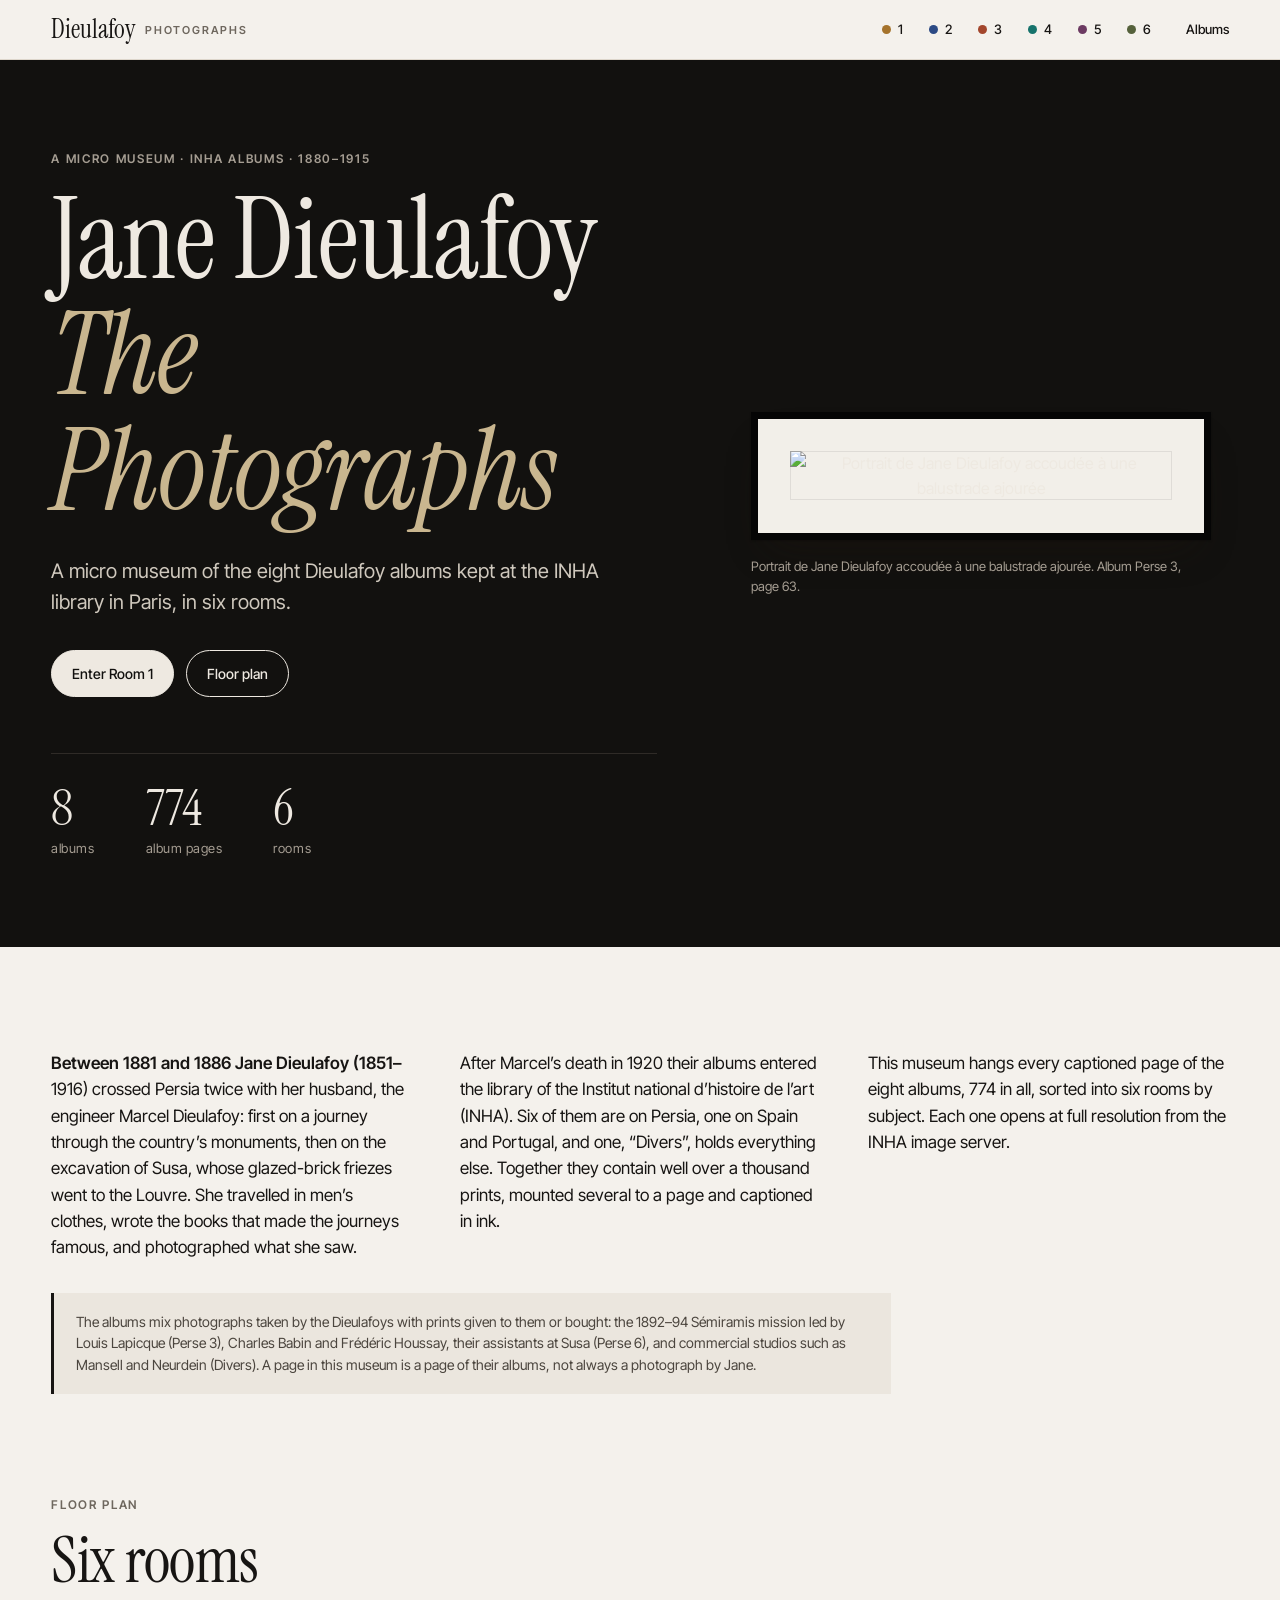
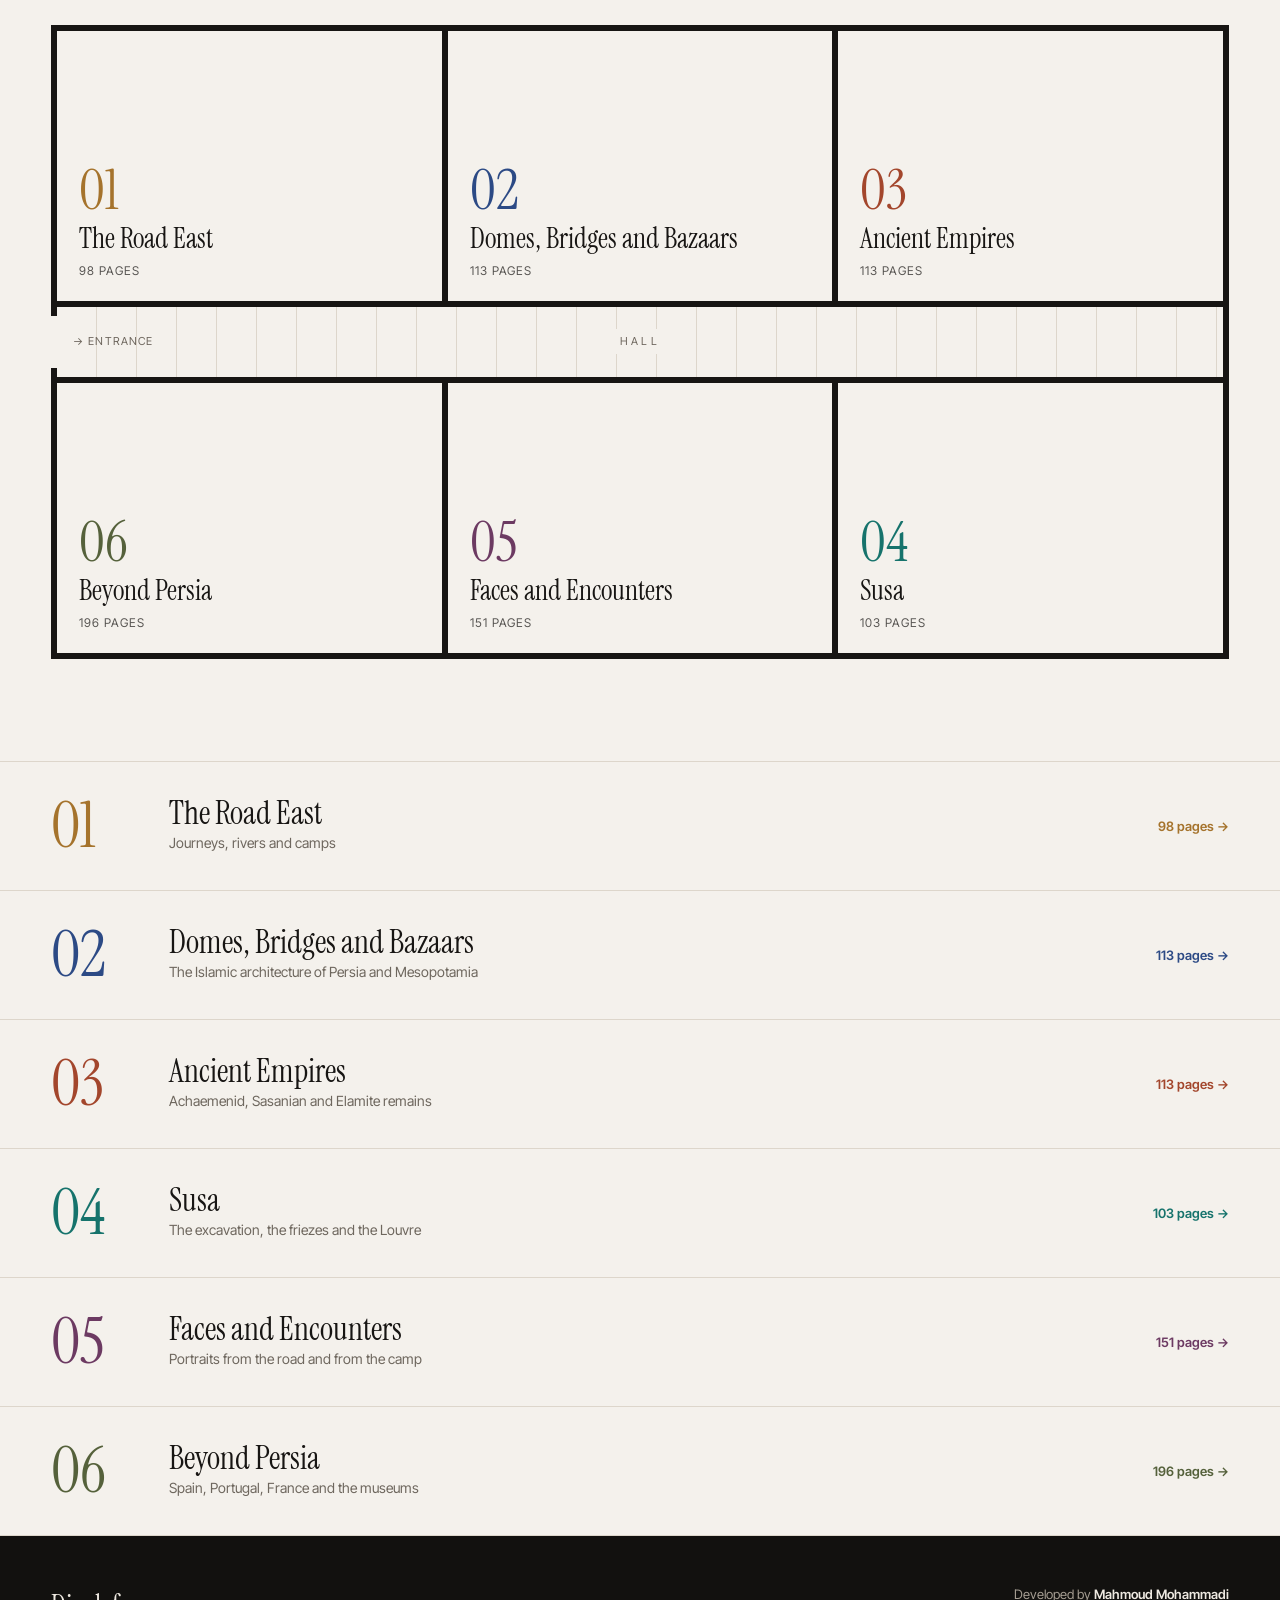
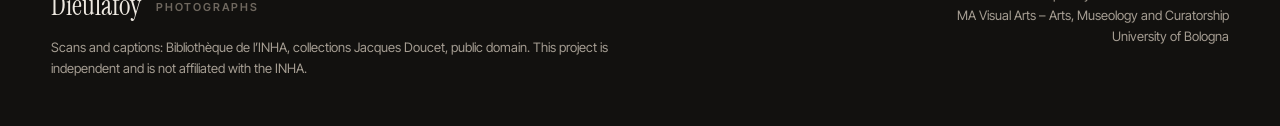
==== index.html @ 4ff05ede "Add files via upload" ====
<!doctype html>
<html lang="en">
<head>
  <meta charset="utf-8">
  <meta name="viewport" content="width=device-width, initial-scale=1">
  <title>Jane Dieulafoy: The Photographs</title>
  <meta name="description" content="A micro museum of Jane Dieulafoy's photograph albums (INHA, Paris), in six virtual rooms.">
  <link rel="preconnect" href="https://fonts.googleapis.com">
  <link rel="preconnect" href="https://fonts.gstatic.com" crossorigin>
  <link href="https://fonts.googleapis.com/css2?family=Instrument+Serif:ital@0;1&family=Inter+Tight:wght@400;500;600&display=swap" rel="stylesheet">
  <link rel="stylesheet" href="css/museum.css">
  <link rel="icon" href="data:image/svg+xml,%3Csvg xmlns='http://www.w3.org/2000/svg' viewBox='0 0 32 32'%3E%3Crect width='32' height='32' fill='%23111'/%3E%3Ctext x='16' y='24' font-family='Georgia' font-size='22' fill='%23f4f1ec' text-anchor='middle'%3ED%3C/text%3E%3C/svg%3E">
</head>
<body>
  <header class="bar" id="bar">
    <a class="mark" href="#/">Dieulafoy<span>Photographs</span></a>
    <nav class="bar-rooms" id="bar-rooms" aria-label="Rooms"></nav>
    <a class="bar-link" href="#/albums">Albums</a>
  </header>

  <main id="app" tabindex="-1"></main>

  <div class="viewer" id="viewer" hidden role="dialog" aria-modal="true" aria-labelledby="v-title">
    <div class="v-stage">
      <div class="v-osd" id="v-osd"></div>
      <div class="v-tools">
        <button type="button" data-v="zoomin" aria-label="Zoom in">+</button>
        <button type="button" data-v="zoomout" aria-label="Zoom out">&minus;</button>
        <button type="button" data-v="home" aria-label="Fit to screen">&#9634;</button>
      </div>
      <button type="button" class="v-nav v-prev" data-v="prev" aria-label="Previous">&larr;</button>
      <button type="button" class="v-nav v-next" data-v="next" aria-label="Next">&rarr;</button>
    </div>
    <aside class="v-panel">
      <button type="button" class="v-close" data-v="close" aria-label="Close">&times;</button>
      <p class="v-room" id="v-room"></p>
      <h2 id="v-title"></h2>
      <dl class="v-meta" id="v-meta"></dl>
      <div class="v-actions" id="v-actions"></div>
      <p class="v-count" id="v-count"></p>
    </aside>
  </div>

  <script src="vendor/openseadragon.min.js"></script>
  <script type="module" src="js/app.js"></script>
</body>
</html>
---- css/museum.css ----
:root {
  --paper: #f4f1ec;
  --wall: #f7f5f1;
  --ink: #171513;
  --muted: #6e675e;
  --line: #ddd6cb;
  --dark: #12110f;
  --room: #171513;
  --room-ink: #171513;
  --serif: 'Instrument Serif', 'Times New Roman', serif;
  --sans: 'Inter Tight', system-ui, -apple-system, 'Segoe UI', sans-serif;
  --bar: 60px;
  --gutter: clamp(16px, 4vw, 56px);
  color-scheme: light;
}

* { box-sizing: border-box; }
html { scroll-behavior: smooth; scroll-padding-top: var(--bar); }
body {
  margin: 0;
  background: var(--paper);
  color: var(--ink);
  font: 16px/1.55 var(--sans);
  -webkit-font-smoothing: antialiased;
}
body.locked { overflow: hidden; }
img { display: block; max-width: 100%; }
a { color: inherit; }
button { font: inherit; color: inherit; }
h1, h2 { font-family: var(--serif); font-weight: 400; letter-spacing: -0.01em; line-height: 1; margin: 0; }
main:focus { outline: none; }
.sr { position: absolute; width: 1px; height: 1px; overflow: hidden; clip: rect(0 0 0 0); }
[hidden] { display: none !important; }
:focus-visible { outline: 2px solid var(--room); outline-offset: 3px; }

.eyebrow {
  margin: 0 0 14px;
  font-size: 12px;
  font-weight: 600;
  letter-spacing: 0.14em;
  text-transform: uppercase;
  color: var(--muted);
}

.btn {
  display: inline-flex; align-items: center; gap: 8px;
  padding: 12px 20px;
  border: 1px solid currentColor;
  border-radius: 999px;
  text-decoration: none;
  font-size: 14px; font-weight: 500;
  background: transparent;
  cursor: pointer;
  transition: background .2s, color .2s;
}
.btn:hover { background: var(--ink); color: var(--paper); border-color: var(--ink); }
.btn.solid { background: var(--ink); color: var(--paper); border-color: var(--ink); }
.btn.solid:hover { background: var(--room); border-color: var(--room); }
.btn.small { padding: 8px 14px; font-size: 13px; }

/* ---------- top bar ---------- */

.bar {
  position: sticky; top: 0; z-index: 30;
  height: var(--bar);
  display: flex; align-items: center; gap: 24px;
  padding: 0 var(--gutter);
  background: color-mix(in srgb, var(--paper) 88%, transparent);
  backdrop-filter: blur(14px);
  -webkit-backdrop-filter: blur(14px);
  border-bottom: 1px solid var(--line);
}
.mark {
  font-family: var(--serif); font-size: 26px; text-decoration: none; white-space: nowrap;
}
.mark span, .foot-mark span {
  font-family: var(--sans); font-size: 11px; font-weight: 600; letter-spacing: .16em;
  text-transform: uppercase; margin-left: 10px; color: var(--muted); vertical-align: 4px;
}
.bar-rooms { display: flex; gap: 4px; margin-left: auto; overflow-x: auto; scrollbar-width: none; }
.bar-rooms::-webkit-scrollbar { display: none; }
.bar-rooms a {
  display: flex; align-items: center; gap: 7px;
  padding: 7px 11px; border-radius: 999px;
  text-decoration: none; font-size: 13px; font-weight: 500; white-space: nowrap;
}
.bar-rooms a i { width: 9px; height: 9px; border-radius: 50%; background: var(--c); }
.bar-rooms a em { font-style: normal; display: none; }
.bar-rooms a:hover { background: rgba(0,0,0,.05); }
.bar-rooms a.on { background: var(--c); color: #fff; }
.bar-rooms a.on i { background: #fff; }
.bar-rooms a.on em { display: inline; }
.bar-link { font-size: 13px; font-weight: 500; text-decoration: none; padding: 7px 0; white-space: nowrap; }
.bar-link:hover { text-decoration: underline; }

/* ---------- frames ---------- */

.frame {
  display: block; width: 100%;
  padding: 7%;
  background: #fcfbf8;
  border: 7px solid #1c1a18;
  box-shadow: 0 1px 2px rgba(0,0,0,.25), 0 22px 40px -18px rgba(30,20,10,.45);
  cursor: zoom-in;
  transition: transform .35s cubic-bezier(.2,.7,.2,1), box-shadow .35s;
}
.frame img { width: 100%; height: auto; box-shadow: inset 0 0 0 1px rgba(0,0,0,.08); }
.frame:hover { transform: translateY(-3px); box-shadow: 0 1px 2px rgba(0,0,0,.25), 0 30px 50px -20px rgba(30,20,10,.5); }

/* ---------- lobby ---------- */

.hero {
  display: grid; grid-template-columns: 1.1fr .9fr; gap: clamp(32px, 6vw, 96px);
  align-items: center;
  min-height: calc(100vh - var(--bar));
  padding: clamp(40px, 7vw, 96px) var(--gutter);
  background: var(--dark); color: #eee9e1;
}
.hero .eyebrow { color: #a59d92; }
.hero h1 { font-size: clamp(56px, 9vw, 136px); }
.hero h1 em { display: block; font-style: italic; color: #c9b68f; }
.lede { font-size: clamp(17px, 1.6vw, 20px); max-width: 34em; margin: 28px 0 32px; }
.hero .lede { color: #cfc8bd; }
.cta { display: flex; gap: 12px; flex-wrap: wrap; }
.hero .btn.solid { background: #eee9e1; color: var(--dark); border-color: #eee9e1; }
.hero .btn.solid:hover { background: #c9b68f; border-color: #c9b68f; }
.hero .btn:not(.solid):hover { background: #eee9e1; color: var(--dark); }
.stats { display: flex; gap: clamp(24px, 4vw, 56px); margin: 56px 0 0; padding-top: 28px; border-top: 1px solid #2f2b27; }
.stats div { margin: 0; }
.stats dt { font-family: var(--serif); font-size: clamp(40px, 4vw, 56px); line-height: 1; }
.stats dd { margin: 4px 0 0; font-size: 13px; color: #a59d92; letter-spacing: .04em; }
.hero-fig { margin: 0; justify-self: center; width: min(100%, 460px); }
.hero-fig .frame { border-color: #050505; background: #f2efe9; }
.hero-fig figcaption { margin-top: 16px; font-size: 13px; color: #a59d92; }

.intro { padding: clamp(56px, 8vw, 120px) var(--gutter); max-width: 1320px; margin: 0 auto; }
.intro-cols { columns: 3 280px; column-gap: 48px; font-size: 17px; }
.intro-cols p { margin: 0 0 1em; break-inside: avoid; }
.intro-cols p:first-child::first-line { font-weight: 600; }
.note {
  margin: 32px 0 0; padding: 18px 22px;
  border-left: 3px solid var(--ink);
  background: #ebe6de; font-size: 14px; color: #4b453e; max-width: 60em;
}

.sec-head { margin-bottom: 32px; }
.sec-head h2 { font-size: clamp(40px, 5vw, 72px); }

.plan-wrap { padding: 0 var(--gutter) clamp(56px, 8vw, 120px); max-width: 1320px; margin: 0 auto; }
.plan {
  position: relative;
  display: grid;
  grid-template-columns: repeat(3, 1fr);
  grid-template-rows: minmax(220px, 30vh) 70px minmax(220px, 30vh);
  grid-template-areas: "r1 r2 r3" "hall hall hall" "r6 r5 r4";
  border: 6px solid var(--ink);
  background: var(--ink);
  gap: 6px;
}
.plan-1 { grid-area: r1; } .plan-2 { grid-area: r2; } .plan-3 { grid-area: r3; }
.plan-4 { grid-area: r4; } .plan-5 { grid-area: r5; } .plan-6 { grid-area: r6; }
.plan-hall {
  grid-area: hall; background: var(--paper);
  display: flex; align-items: center; justify-content: center;
  font-size: 11px; letter-spacing: .3em; text-transform: uppercase; color: var(--muted);
  background-image: repeating-linear-gradient(90deg, transparent 0 39px, var(--line) 39px 40px);
}
.plan-hall span { background: var(--paper); padding: 4px 12px; }
.plan-door {
  position: absolute; left: -6px; top: calc(50% - 26px); height: 52px; width: 6px; background: var(--paper);
  font-size: 0;
}
.plan-door::after {
  content: '→ Entrance'; position: absolute; left: 22px; top: 50%; transform: translateY(-50%);
  font-size: 11px; letter-spacing: .1em; text-transform: uppercase; white-space: nowrap; color: var(--muted);
}
.plan-room {
  position: relative; overflow: hidden;
  display: flex; flex-direction: column; justify-content: flex-end;
  padding: 20px 22px;
  background: var(--paper);
  text-decoration: none;
  isolation: isolate;
}
.plan-room::before {
  /* the doorway onto the hall */
  content: ''; position: absolute; left: 50%; width: 60px; height: 6px; margin-left: -30px; background: var(--paper); z-index: 2;
}
.plan-1::before, .plan-2::before, .plan-3::before { bottom: -6px; }
.plan-4::before, .plan-5::before, .plan-6::before { top: -6px; }
.plan-room img {
  position: absolute; inset: 0; width: 100%; height: 100%; object-fit: cover;
  opacity: 0; transform: scale(1.06); transition: opacity .5s, transform .8s; z-index: -2;
}
.plan-room::after {
  content: ''; position: absolute; inset: 0; z-index: -1;
  background: linear-gradient(to top, var(--c) 0%, color-mix(in srgb, var(--c) 30%, transparent) 70%);
  opacity: 0; transition: opacity .5s;
}
.plan-room:hover img, .plan-room:focus-visible img { opacity: 1; transform: none; }
.plan-room:hover::after, .plan-room:focus-visible::after { opacity: .92; }
.plan-room:hover, .plan-room:focus-visible { color: #fff; }
.plan-n { font-family: var(--serif); font-size: 56px; line-height: 1; color: var(--c); transition: color .3s; }
.plan-room:hover .plan-n, .plan-room:focus-visible .plan-n { color: #fff; }
.plan-t { font-family: var(--serif); font-size: clamp(22px, 2.2vw, 30px); line-height: 1.05; margin-top: 6px; }
.plan-c { font-size: 12px; letter-spacing: .08em; text-transform: uppercase; opacity: .7; margin-top: 8px; }

.room-list { border-top: 1px solid var(--line); }
.room-row {
  display: grid; grid-template-columns: 90px minmax(220px, 1.1fr) 2fr auto; gap: 28px; align-items: center;
  padding: 26px var(--gutter);
  border-bottom: 1px solid var(--line);
  text-decoration: none;
  transition: background .3s;
}
.room-row:hover { background: #ebe6de; }
.rr-n { font-family: var(--serif); font-size: 64px; line-height: 1; color: var(--c); }
.rr-t strong { display: block; font-family: var(--serif); font-weight: 400; font-size: 32px; line-height: 1.05; }
.rr-t em { font-style: normal; font-size: 14px; color: var(--muted); }
.rr-strip { display: flex; gap: 8px; min-width: 0; }
.rr-strip img { height: 76px; width: auto; min-width: 0; flex: 0 1 auto; object-fit: cover; background: #e3ddd3; filter: grayscale(.2); transition: filter .3s; }
.room-row:hover .rr-strip img { filter: none; }
.rr-go { font-size: 13px; font-weight: 600; white-space: nowrap; color: var(--c); }

.foot {
  display: flex; justify-content: space-between; gap: 32px; flex-wrap: wrap;
  padding: 48px var(--gutter);
  background: var(--dark); color: #a59d92; font-size: 13px;
}
.foot p { margin: 0; max-width: 44em; }
.foot-mark { font-family: var(--serif); font-size: 28px; color: #eee9e1; margin-bottom: 10px !important; }
.credit { text-align: right; line-height: 1.6; }
.credit strong { color: #eee9e1; font-weight: 600; }

/* ---------- room ---------- */

.entrance {
  display: grid; grid-template-columns: minmax(320px, 1fr) 1.15fr;
  min-height: calc(100vh - var(--bar));
}
.wall-text {
  padding: clamp(40px, 6vw, 96px) var(--gutter);
  background: var(--c); color: #fff;
  font-size: 17px;
  display: flex; flex-direction: column; justify-content: center;
}
.wall-text .eyebrow { color: rgba(255,255,255,.75); }
.wall-text h1 { font-size: clamp(52px, 6.5vw, 104px); }
.wall-text .sub { font-family: var(--serif); font-style: italic; font-size: clamp(22px, 2vw, 28px); margin: 12px 0 28px; opacity: .9; }
.wall-text p { max-width: 36em; margin: 0 0 1em; }
.wall-text .from { font-size: 13px; opacity: .78; margin-top: 12px; padding-top: 16px; border-top: 1px solid rgba(255,255,255,.3); }
.entrance-fig {
  margin: 0; display: flex; flex-direction: column; align-items: center; justify-content: center;
  padding: clamp(32px, 6vw, 88px);
  background: radial-gradient(ellipse 60% 55% at 50% 42%, #fffdf8 0%, var(--wall) 60%, #e9e4dc 100%);
}
.entrance-fig .frame { width: min(100%, 720px); }
.entrance-fig figcaption { margin-top: 18px; font-size: 13px; color: var(--muted); text-align: center; max-width: 40em; }

.room-tools {
  position: sticky; top: var(--bar); z-index: 20;
  display: flex; align-items: center; gap: 20px; flex-wrap: wrap;
  padding: 12px var(--gutter);
  background: color-mix(in srgb, var(--paper) 92%, transparent);
  backdrop-filter: blur(12px); -webkit-backdrop-filter: blur(12px);
  border-bottom: 1px solid var(--line);
}
.seg { display: inline-flex; padding: 3px; border-radius: 999px; background: #e6e0d7; }
.seg button {
  border: 0; background: transparent; padding: 7px 16px; border-radius: 999px; font-size: 13px; font-weight: 500; cursor: pointer;
}
.seg button[aria-selected="true"] { background: var(--ink); color: var(--paper); }
.pos { margin: 0 0 0 auto; font-variant-numeric: tabular-nums; font-size: 13px; color: var(--muted); letter-spacing: .06em; }
.search { flex: 1; max-width: 420px; margin-left: auto; }
.search.wide { max-width: 640px; margin: 0; display: block; }
.search input {
  width: 100%; padding: 10px 16px; border: 1px solid var(--line); border-radius: 999px;
  background: #fff; font: inherit; font-size: 15px; color: var(--ink);
}
.search input:focus { outline: 2px solid var(--room); outline-offset: 1px; }

/* the gallery wall */
.wall {
  --fh: clamp(220px, min(46vh, 34vw), 470px);
  position: relative;
  height: max(560px, calc(100vh - var(--bar) - 64px - 56px));
  overflow-x: auto; overflow-y: hidden;
  background:
    linear-gradient(to bottom, rgba(0,0,0,.05), transparent 12%),
    linear-gradient(to bottom, var(--wall) 0%, #efebe4 80%, #8f877b 80%, #8f877b calc(80% + 3px), #d5cfc5 calc(80% + 3px), #bfb7ab 100%);
  scrollbar-width: none;
  overscroll-behavior-x: contain;
}
.wall::-webkit-scrollbar { display: none; }
.wall:focus-visible { outline-offset: -4px; }
.wall-track {
  position: relative; z-index: 1;
  display: flex; align-items: center;
  gap: clamp(72px, 9vw, 150px);
  height: 80%;
  padding: 0 clamp(48px, 12vw, 200px);
  width: max-content;
}
.hang {
  position: relative; margin: 0;
  display: flex; align-items: flex-end; gap: 22px;
}
.hang::before {
  /* the spotlight on the wall */
  content: ''; position: absolute; z-index: -1; pointer-events: none;
  left: calc(var(--fh) * var(--r) * .5 - var(--fh) * .9); top: calc(var(--fh) * -.45);
  width: calc(var(--fh) * 1.8); height: calc(var(--fh) * 1.9);
  background: radial-gradient(ellipse 50% 50% at 50% 45%, rgba(255,250,235,.95), rgba(255,250,235,0) 70%);
}
.hang .frame { width: calc(var(--fh) * var(--r)); height: var(--fh); padding: calc(var(--fh) * .06); }
.hang .frame img { width: 100%; height: 100%; object-fit: contain; box-shadow: none; opacity: 0; transition: opacity .6s; background: #ebe6dd; }
.hang .frame img.in { opacity: 1; background: none; }
.label {
  width: 172px; flex: none; padding-bottom: 4px;
  font-size: 12.5px; line-height: 1.4; color: #3b3631;
}
.label strong { display: block; font-weight: 600; font-size: 13.5px; margin-bottom: 6px; }
.label-n { display: block; font-family: var(--serif); font-size: 30px; line-height: 1; color: var(--room); margin-bottom: 8px; }
.label-more { display: block; color: var(--muted); font-style: italic; }
.label-src { display: block; margin-top: 8px; padding-top: 8px; border-top: 1px solid #d6cfc4; color: var(--muted); font-size: 11.5px; letter-spacing: .03em; }
.doorway {
  align-self: flex-end; flex: none;
  display: flex; flex-direction: column; justify-content: flex-end; gap: 4px;
  width: clamp(200px, 20vw, 280px);
  height: calc(100% - 6vh);
  padding: 28px;
  background: linear-gradient(to bottom, color-mix(in srgb, var(--c) 85%, #000), var(--c));
  color: #fff; text-decoration: none;
  box-shadow: inset 12px 0 24px -12px rgba(0,0,0,.5);
}
.doorway span { font-size: 12px; letter-spacing: .14em; text-transform: uppercase; opacity: .8; }
.doorway strong { font-family: var(--serif); font-weight: 400; font-size: 34px; line-height: 1.05; }
.doorway em { font-style: normal; font-size: 13px; margin-top: 10px; }
.wall-nav {
  display: flex; align-items: center; gap: 16px;
  height: 56px; padding: 0 var(--gutter);
  background: #bfb7ab;
}
.wall-nav button {
  width: 38px; height: 38px; border-radius: 50%; border: 1px solid rgba(0,0,0,.35);
  background: rgba(255,255,255,.4); cursor: pointer; font-size: 16px;
}
.wall-nav button:hover { background: #fff; }
.track-bar { flex: 1; height: 3px; background: rgba(0,0,0,.15); border-radius: 3px; overflow: hidden; }
.track-bar i { display: block; height: 100%; width: 0; background: var(--room-ink); }

/* index grid */
.grid {
  display: grid; grid-template-columns: repeat(auto-fill, minmax(210px, 1fr)); gap: 32px 24px;
  padding: 40px var(--gutter) 80px;
}
.card {
  display: flex; flex-direction: column; gap: 6px; text-align: left;
  border: 0; padding: 0; background: none; cursor: zoom-in;
}
.card-img {
  display: flex; align-items: center; justify-content: center;
  aspect-ratio: 4 / 3; padding: 10px; background: #e9e4dc;
  transition: background .3s;
}
.card-img img { max-height: 100%; width: auto; object-fit: contain; box-shadow: 0 6px 14px -8px rgba(0,0,0,.45); }
.card:hover .card-img { background: color-mix(in srgb, var(--c) 18%, #e9e4dc); }
.card-t { font-size: 14px; font-weight: 500; line-height: 1.35; display: -webkit-box; -webkit-line-clamp: 2; -webkit-box-orient: vertical; overflow: hidden; }
.card-s { font-size: 12px; color: var(--muted); }
.empty { padding: 0 var(--gutter) 80px; color: var(--muted); }

.next-room {
  display: flex; justify-content: space-between; align-items: baseline; gap: 24px; flex-wrap: wrap;
  padding: clamp(40px, 6vw, 80px) var(--gutter);
  background: var(--c); color: #fff; text-decoration: none;
}
.next-room span { font-size: 12px; letter-spacing: .14em; text-transform: uppercase; opacity: .8; }
.next-room strong { font-family: var(--serif); font-weight: 400; font-size: clamp(36px, 5vw, 72px); line-height: 1; }
.next-room:hover strong { text-decoration: underline; text-decoration-thickness: 1px; text-underline-offset: 8px; }

/* ---------- albums ---------- */

.albums-head { padding: clamp(48px, 7vw, 104px) var(--gutter) 24px; max-width: 1320px; margin: 0 auto; }
.albums-head h1 { font-size: clamp(56px, 8vw, 120px); }
.legend { display: flex; flex-wrap: wrap; gap: 8px 20px; padding: 0; margin: 0; list-style: none; font-size: 13px; }
.legend li { display: flex; align-items: center; gap: 8px; }
.legend i { width: 10px; height: 10px; border-radius: 50%; background: var(--c); }
.albums {
  display: grid; grid-template-columns: repeat(auto-fill, minmax(min(100%, 560px), 1fr)); gap: 1px;
  background: var(--line); border-block: 1px solid var(--line);
  margin-top: 40px;
}
.album { display: grid; grid-template-columns: 200px 1fr; gap: 28px; padding: 32px var(--gutter); background: var(--paper); }
.album-cover { border: 0; padding: 10px; background: #e6e0d7; cursor: zoom-in; align-self: start; }
.album-cover img { width: 100%; box-shadow: 0 8px 18px -10px rgba(0,0,0,.5); }
.album-body h2 { font-size: 40px; margin-bottom: 10px; }
.album-body p { margin: 0 0 14px; font-size: 15px; }
.album-body .eyebrow { margin-bottom: 8px; }
.album-body dl { display: grid; gap: 6px; margin: 0 0 16px; font-size: 13px; }
.album-body dl div { display: grid; grid-template-columns: 110px 1fr; gap: 12px; }
.album-body dt { color: var(--muted); }
.album-body dd { margin: 0; }
.mix { display: flex; height: 8px; gap: 2px; margin-bottom: 18px; }
.mix a { background: var(--c); min-width: 4px; }
.mix a:hover { opacity: .7; }
.search-all { padding: clamp(56px, 8vw, 104px) 0 0; }
.search-all .sec-head, .search-all .search, .search-all .hits { margin-left: var(--gutter); margin-right: var(--gutter); }
.hits { font-size: 13px; color: var(--muted); }
.search-all .grid { padding-top: 16px; }

/* ---------- viewer ---------- */

.viewer {
  position: fixed; inset: 0; z-index: 50;
  display: grid; grid-template-columns: 1fr minmax(320px, 400px); grid-template-rows: 100%;
  background: #0e0d0c;
}
.v-stage { position: relative; min-height: 0; height: 100%; }
.v-osd { width: 100%; height: 100%; }
.v-tools { position: absolute; left: 20px; bottom: 20px; display: flex; gap: 6px; }
.v-tools button, .v-nav {
  width: 42px; height: 42px; border-radius: 50%;
  border: 1px solid rgba(255,255,255,.25); background: rgba(20,18,16,.7); color: #eee;
  cursor: pointer; font-size: 18px; line-height: 1;
}
.v-tools button:hover, .v-nav:hover:not(:disabled) { background: #fff; color: #111; }
.v-nav { position: absolute; top: 50%; margin-top: -21px; }
.v-nav:disabled { opacity: .25; cursor: default; }
.v-prev { left: 20px; } .v-next { right: 20px; }
.v-panel {
  position: relative; overflow-y: auto;
  padding: 64px 32px 32px;
  background: var(--paper);
  border-top: 6px solid var(--c);
}
.v-close {
  position: absolute; top: 14px; right: 16px;
  width: 40px; height: 40px; border-radius: 50%; border: 1px solid var(--line); background: #fff;
  font-size: 22px; line-height: 1; cursor: pointer;
}
.v-close:hover { background: var(--ink); color: var(--paper); }
.v-room { margin: 0 0 10px; font-size: 12px; font-weight: 600; letter-spacing: .1em; text-transform: uppercase; }
.v-room a { color: var(--c); text-decoration: none; }
.v-panel h2 { font-size: 34px; line-height: 1.08; margin-bottom: 24px; }
.v-meta { margin: 0 0 24px; font-size: 13.5px; }
.v-meta > div { padding: 10px 0; border-top: 1px solid var(--line); }
.v-meta dt { font-size: 11px; font-weight: 600; letter-spacing: .1em; text-transform: uppercase; color: var(--muted); margin-bottom: 3px; }
.v-meta dd { margin: 0; }
.v-meta ol { margin: 4px 0 0; padding-left: 20px; }
.v-meta li { margin-bottom: 2px; }
.v-actions { display: flex; flex-wrap: wrap; gap: 8px; }
.v-count { font-size: 12px; color: var(--muted); margin-top: 20px; font-variant-numeric: tabular-nums; }

/* ---------- small screens ---------- */

@media (max-width: 1100px) {
  .bar-rooms a.on em { display: none; }
}
@media (max-width: 900px) {
  .hero, .entrance { grid-template-columns: 1fr; min-height: 0; }
  .hero-fig { width: min(100%, 380px); }
  .plan { grid-template-columns: 1fr 1fr; grid-template-rows: none; grid-template-areas: "r1 r2" "r3 r4" "r5 r6"; }
  .plan-room { min-height: 170px; }
  .plan-room::before, .plan-hall, .plan-door { display: none; }
  .room-row { grid-template-columns: 56px 1fr auto; }
  .rr-n { font-size: 44px; }
  .rr-strip { display: none; }
  .album { grid-template-columns: 120px 1fr; }
  .viewer { grid-template-columns: 1fr; grid-template-rows: 58vh 1fr; }
  .v-panel { padding: 24px var(--gutter) 32px; }
  .v-close { position: fixed; top: 12px; right: 12px; z-index: 2; }
  .credit { text-align: left; }
}
@media (max-width: 600px) {
  :root { --bar: 56px; }
  .bar { gap: 12px; }
  .mark { font-size: 22px; }
  .mark span { display: none; }
  .bar-rooms a { padding: 6px 8px; }
  .stats { gap: 20px; }
  .plan { grid-template-columns: 1fr; grid-template-areas: "r1" "r2" "r3" "r4" "r5" "r6"; }
  .room-row { grid-template-columns: 44px 1fr; gap: 14px; }
  .rr-go { grid-column: 2; }
  .rr-t strong { font-size: 26px; }
  .wall { --fh: min(42vh, 62vw); }
  .label { width: 130px; font-size: 11.5px; }
  .album { grid-template-columns: 1fr; }
  .album-cover { max-width: 220px; }
  .grid { grid-template-columns: repeat(2, minmax(0, 1fr)); gap: 24px 14px; }
  .search { max-width: none; flex-basis: 100%; }
}
@media (prefers-reduced-motion: reduce) {
  html { scroll-behavior: auto; }
  * { transition: none !important; }
}
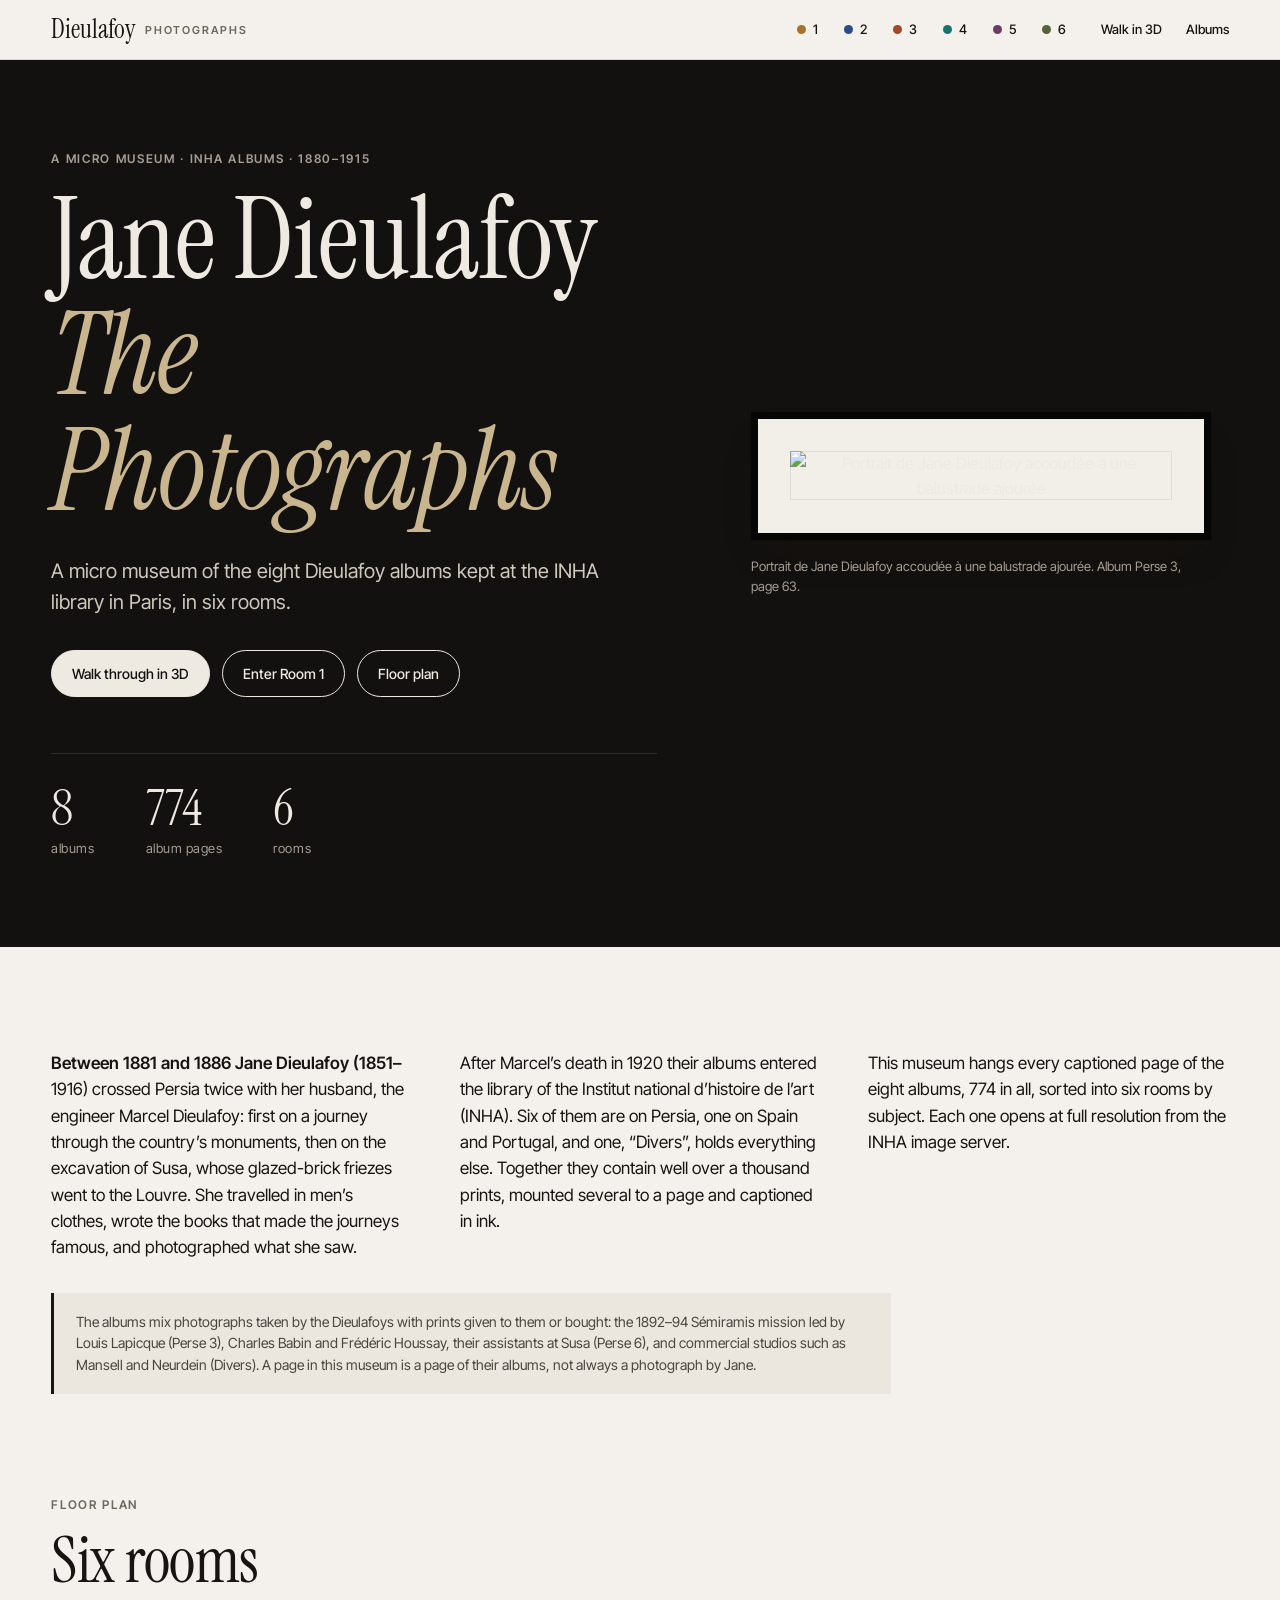
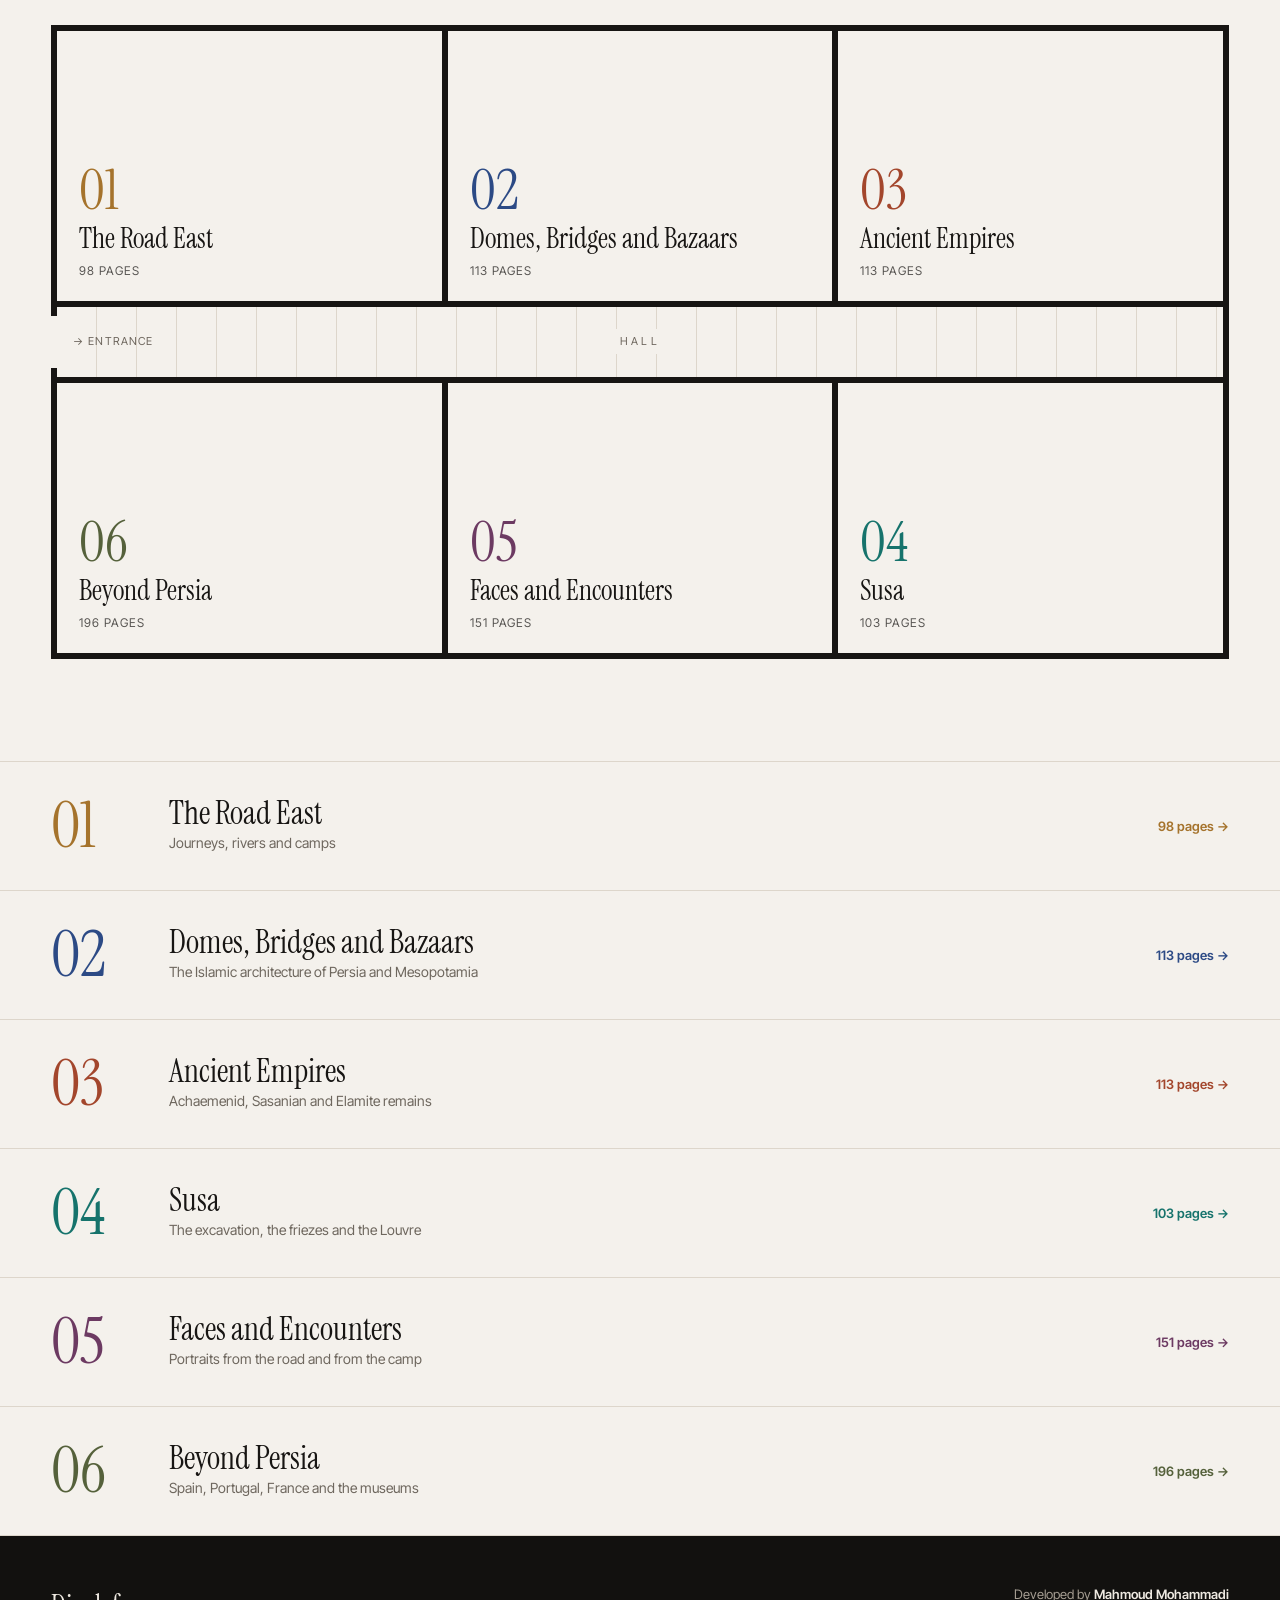
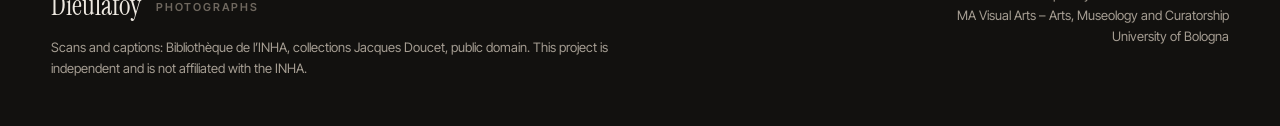
==== commit d2953197: "Add a 3D walk-through with every page framed on the walls Six connected rooms built with three.js: e" ====
--- a/index.html
+++ b/index.html
@@ -15,6 +15,7 @@
   <header class="bar" id="bar">
     <a class="mark" href="#/">Dieulafoy<span>Photographs</span></a>
     <nav class="bar-rooms" id="bar-rooms" aria-label="Rooms"></nav>
+    <a class="bar-link" href="#/walk">Walk in 3D</a>
     <a class="bar-link" href="#/albums">Albums</a>
   </header>
 
--- a/css/museum.css
+++ b/css/museum.css
@@ -493,3 +493,89 @@
   html { scroll-behavior: auto; }
   * { transition: none !important; }
 }
+
+/* ---------- walk-through ---------- */
+
+body.walking { overflow: hidden; }
+.walk-link { margin-left: 8px; }
+.walk {
+  --c: #171513;
+  position: relative; overflow: hidden;
+  height: calc(100vh - var(--bar));
+  height: calc(100dvh - var(--bar));
+  background: #dcd6cc;
+  user-select: none; -webkit-user-select: none;
+}
+.w-gl { display: block; width: 100%; height: 100%; touch-action: none; cursor: grab; outline: none; }
+.w-gl:active { cursor: grabbing; }
+.w-top {
+  position: absolute; top: 14px; left: 16px; right: 16px;
+  display: flex; align-items: center; justify-content: space-between; gap: 12px; flex-wrap: wrap;
+  pointer-events: none;
+}
+.w-room {
+  margin: 0; padding: 8px 14px; border-radius: 999px;
+  display: flex; align-items: center; gap: 9px;
+  background: rgba(244,241,236,.9); backdrop-filter: blur(8px); -webkit-backdrop-filter: blur(8px);
+  font-size: 13px; font-weight: 600;
+}
+.w-room:empty { display: none; }
+.w-room i { width: 10px; height: 10px; border-radius: 50%; }
+.w-rooms { display: flex; gap: 4px; pointer-events: auto; }
+.w-rooms button {
+  width: 34px; height: 34px; border-radius: 50%; border: 0; cursor: pointer;
+  background: rgba(244,241,236,.9); font-size: 13px; font-weight: 600;
+  box-shadow: inset 0 0 0 2px var(--c);
+}
+.w-rooms button.on, .w-rooms button:hover { background: var(--c); color: #fff; }
+.w-cross {
+  position: absolute; left: 50%; top: 50%; width: 6px; height: 6px; margin: -3px 0 0 -3px;
+  border-radius: 50%; background: rgba(255,255,255,.9); box-shadow: 0 0 0 1px rgba(0,0,0,.35);
+  pointer-events: none;
+}
+.w-label {
+  position: absolute; left: 50%; bottom: 20px; transform: translateX(-50%);
+  display: flex; align-items: center; gap: 14px;
+  width: max-content; max-width: min(640px, calc(100% - 32px));
+  padding: 12px 18px;
+  background: rgba(244,241,236,.95); backdrop-filter: blur(8px); -webkit-backdrop-filter: blur(8px);
+  border-left: 4px solid var(--c);
+  pointer-events: none;
+  box-shadow: 0 10px 30px -12px rgba(0,0,0,.35);
+}
+.w-n { font-family: var(--serif); font-size: 32px; line-height: 1; white-space: nowrap; }
+.w-n small { font-family: var(--sans); font-size: 11px; color: var(--muted); }
+.w-t strong { display: block; font-size: 14px; font-weight: 600; line-height: 1.3; }
+.w-t em { font-style: normal; font-size: 12px; color: var(--muted); }
+.w-map {
+  position: absolute; right: 16px; top: 60px; cursor: crosshair;
+  box-shadow: 0 6px 20px -10px rgba(0,0,0,.4);
+}
+.walk:not(.started) .w-label { display: none; }
+.w-intro {
+  position: absolute; left: 50%; top: 50%; transform: translate(-50%, -50%);
+  width: min(460px, calc(100% - 32px));
+  padding: 32px;
+  background: rgba(244,241,236,.97);
+  box-shadow: 0 30px 60px -20px rgba(0,0,0,.45);
+  transition: opacity .3s;
+}
+.w-intro h1 { font-size: 44px; margin-bottom: 18px; }
+.w-intro ul { list-style: none; padding: 0; margin: 0 0 24px; font-size: 14px; }
+.w-intro li { padding: 7px 0; border-top: 1px solid var(--line); }
+.w-intro b { display: inline-block; width: 64px; font-weight: 600; }
+.walk.started .w-intro { opacity: 0; pointer-events: none; }
+.w-loading {
+  position: absolute; left: 50%; bottom: 24px; transform: translateX(-50%);
+  margin: 0; font-size: 13px; color: var(--muted);
+}
+.walk.ready .w-loading { display: none; }
+.walk:not(.ready) .w-start { opacity: .4; pointer-events: none; }
+@media (max-width: 700px) {
+  .w-top { top: 10px; left: 10px; right: 10px; }
+  .w-rooms button { width: 30px; height: 30px; }
+  .w-map { right: 10px; top: 100px; }
+  .w-label { bottom: 14px; padding: 10px 14px; width: calc(100% - 20px); }
+  .w-n { font-size: 24px; }
+  .bar-link[href="#/walk"] { display: none; }
+}
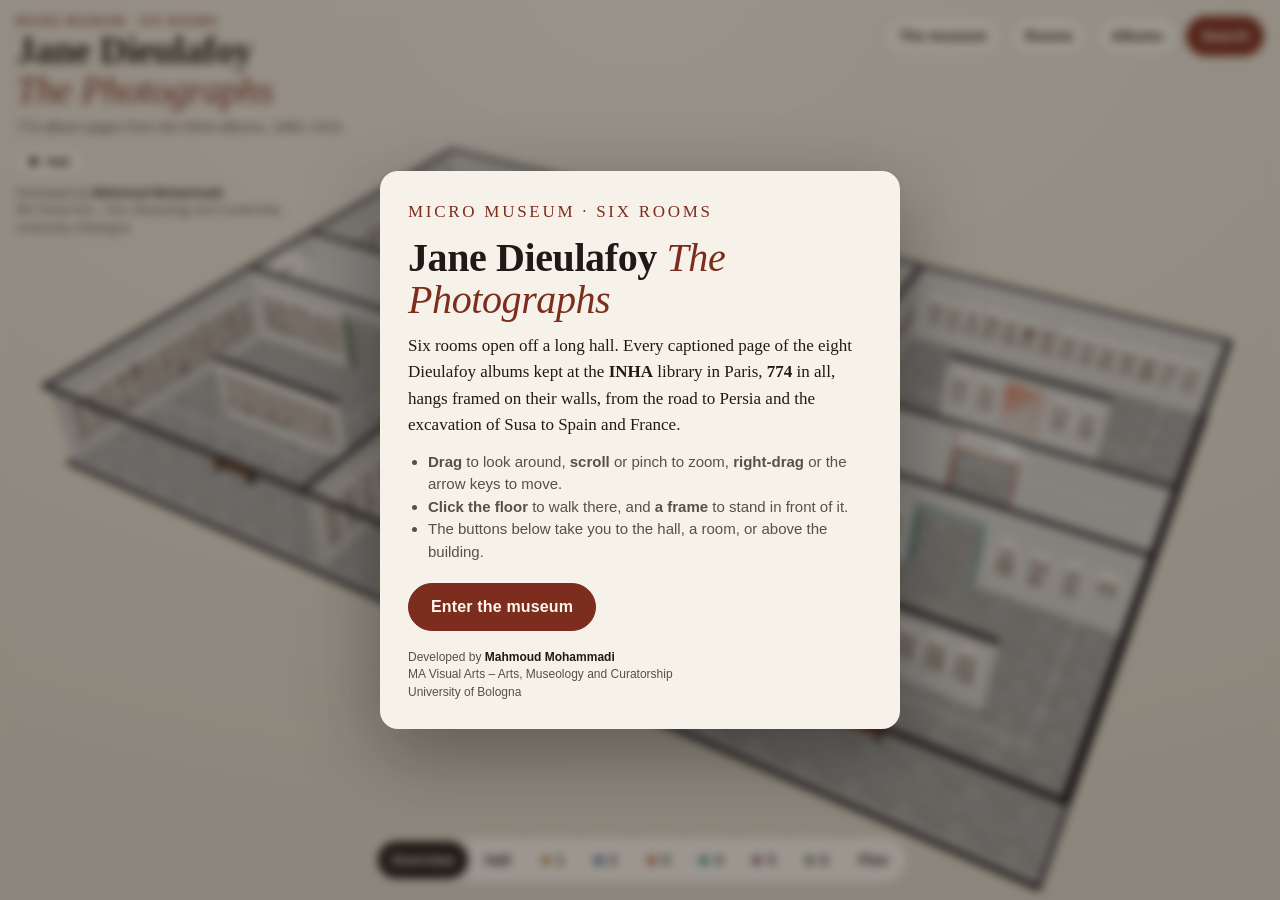
==== commit 872c8177: "Turn the museum into a 3D space in the style of Representing Persia The page is now the building its" ====
--- a/index.html
+++ b/index.html
@@ -2,24 +2,47 @@
 <html lang="en">
 <head>
   <meta charset="utf-8">
-  <meta name="viewport" content="width=device-width, initial-scale=1">
-  <title>Jane Dieulafoy: The Photographs</title>
-  <meta name="description" content="A micro museum of Jane Dieulafoy's photograph albums (INHA, Paris), in six virtual rooms.">
-  <link rel="preconnect" href="https://fonts.googleapis.com">
-  <link rel="preconnect" href="https://fonts.gstatic.com" crossorigin>
-  <link href="https://fonts.googleapis.com/css2?family=Instrument+Serif:ital@0;1&family=Inter+Tight:wght@400;500;600&display=swap" rel="stylesheet">
+  <meta name="viewport" content="width=device-width, initial-scale=1, viewport-fit=cover">
+  <title>Jane Dieulafoy: The Photographs · Micro museum</title>
+  <meta name="description" content="A 3D micro museum: six rooms around a hall, with every captioned page of Jane Dieulafoy's eight photograph albums (INHA, Paris) framed on the walls.">
+  <meta name="theme-color" content="#e9e4d8">
   <link rel="stylesheet" href="css/museum.css">
-  <link rel="icon" href="data:image/svg+xml,%3Csvg xmlns='http://www.w3.org/2000/svg' viewBox='0 0 32 32'%3E%3Crect width='32' height='32' fill='%23111'/%3E%3Ctext x='16' y='24' font-family='Georgia' font-size='22' fill='%23f4f1ec' text-anchor='middle'%3ED%3C/text%3E%3C/svg%3E">
+  <link rel="icon" href="data:image/svg+xml,%3Csvg xmlns='http://www.w3.org/2000/svg' viewBox='0 0 32 32'%3E%3Crect width='32' height='32' fill='%237c2d1d'/%3E%3Ctext x='16' y='24' font-family='Georgia' font-size='22' fill='%23fff7ee' text-anchor='middle'%3ED%3C/text%3E%3C/svg%3E">
+  <!-- three.js is bundled in vendor/, so the page works on GitHub Pages without any build step. -->
+  <script type="importmap">
+  {
+    "imports": {
+      "three": "./vendor/three.module.js",
+      "three/addons/": "./vendor/addons/"
+    }
+  }
+  </script>
 </head>
 <body>
-  <header class="bar" id="bar">
-    <a class="mark" href="#/">Dieulafoy<span>Photographs</span></a>
-    <nav class="bar-rooms" id="bar-rooms" aria-label="Rooms"></nav>
-    <a class="bar-link" href="#/walk">Walk in 3D</a>
-    <a class="bar-link" href="#/albums">Albums</a>
+  <main id="stage" class="stage">
+    <canvas id="scene" aria-label="Interactive 3D model of the museum. Drag to look around, scroll to zoom, click a frame to stand in front of it." tabindex="0"></canvas>
+    <div id="pins" class="pins"></div>
+  </main>
+
+  <header class="masthead">
+    <p class="eyebrow">Micro museum · Six rooms</p>
+    <h1>Jane Dieulafoy <em>The Photographs</em></h1>
+    <p class="sub">774 album pages from the INHA albums, 1880–1915</p>
+    <p class="where" id="where"></p>
+    <p class="credit">Developed by <strong>Mahmoud Mohammadi</strong><br>MA Visual Arts – Arts, Museology and Curatorship<br>University of Bologna</p>
   </header>
 
-  <main id="app" tabindex="-1"></main>
+  <nav id="read-menu" class="read-menu" aria-label="Texts">
+    <button type="button" class="btn" data-read="about">The museum</button>
+    <button type="button" class="btn" data-read="rooms">Rooms</button>
+    <button type="button" class="btn" data-read="albums">Albums</button>
+    <button type="button" class="btn accent" data-read="search">Search</button>
+  </nav>
+
+  <div id="views" class="views" role="toolbar" aria-label="Camera views"></div>
+
+  <aside id="frame-card" class="frame-card" hidden aria-live="polite"></aside>
+  <aside id="reader" class="reader" hidden role="dialog" aria-label="Reading panel"></aside>
 
   <div class="viewer" id="viewer" hidden role="dialog" aria-modal="true" aria-labelledby="v-title">
     <div class="v-stage">
@@ -33,16 +56,37 @@
       <button type="button" class="v-nav v-next" data-v="next" aria-label="Next">&rarr;</button>
     </div>
     <aside class="v-panel">
-      <button type="button" class="v-close" data-v="close" aria-label="Close">&times;</button>
-      <p class="v-room" id="v-room"></p>
+      <button type="button" class="reader-close v-close" data-v="close" aria-label="Close">✕</button>
+      <p class="kicker" id="v-room"></p>
       <h2 id="v-title"></h2>
       <dl class="v-meta" id="v-meta"></dl>
-      <div class="v-actions" id="v-actions"></div>
-      <p class="v-count" id="v-count"></p>
+      <div class="card-actions" id="v-actions"></div>
+      <p class="fine" id="v-count"></p>
     </aside>
   </div>
 
+  <section id="welcome" class="welcome" aria-labelledby="w-title">
+    <div class="welcome-card">
+      <p class="eyebrow">Micro museum · Six rooms</p>
+      <h2 id="w-title">Jane Dieulafoy <em>The Photographs</em></h2>
+      <p>Six rooms open off a long hall. Every captioned page of the eight Dieulafoy albums kept at the <strong>INHA</strong> library in Paris, <strong>774</strong> in all, hangs framed on their walls, from the road to Persia and the excavation of Susa to Spain and France.</p>
+      <ul>
+        <li><b>Drag</b> to look around, <b>scroll</b> or pinch to zoom, <b>right-drag</b> or the arrow keys to move.</li>
+        <li><b>Click the floor</b> to walk there, and <b>a frame</b> to stand in front of it.</li>
+        <li>The buttons below take you to the hall, a room, or above the building.</li>
+      </ul>
+      <button type="button" id="enter" class="btn accent big">Enter the museum</button>
+      <p class="credit">Developed by <strong>Mahmoud Mohammadi</strong><br>MA Visual Arts – Arts, Museology and Curatorship<br>University of Bologna</p>
+    </div>
+  </section>
+
+  <div id="loading" class="loading" role="status"><span>Building the rooms…</span></div>
+  <div id="fallback" class="fallback" hidden>
+    <p>This page needs WebGL to show the 3D museum, and your browser did not start it. Try a recent version of Chrome, Edge, Firefox or Safari, and check that hardware acceleration is on.</p>
+  </div>
+  <noscript><p class="fallback">This page needs JavaScript to show the 3D museum.</p></noscript>
+
   <script src="vendor/openseadragon.min.js"></script>
-  <script type="module" src="js/app.js"></script>
+  <script type="module" src="js/main.js"></script>
 </body>
 </html>
--- a/css/museum.css
+++ b/css/museum.css
@@ -1,581 +1,295 @@
+/* Jane Dieulafoy: The Photographs. Interface styles, after the Representing Persia room.
+   The 3D scene fills the page; everything else floats above it. */
+
 :root {
-  --paper: #f4f1ec;
-  --wall: #f7f5f1;
-  --ink: #171513;
-  --muted: #6e675e;
-  --line: #ddd6cb;
-  --dark: #12110f;
-  --room: #171513;
-  --room-ink: #171513;
-  --serif: 'Instrument Serif', 'Times New Roman', serif;
-  --sans: 'Inter Tight', system-ui, -apple-system, 'Segoe UI', sans-serif;
-  --bar: 60px;
-  --gutter: clamp(16px, 4vw, 56px);
-  color-scheme: light;
+  --paper: #f6f2e9;
+  --paper-2: #ece6d8;
+  --ink: #1f1a16;
+  --ink-soft: #5a4f44;
+  --accent: #7c2d1d;
+  --accent-ink: #fff7ee;
+  --gold: #d9a441;
+  --lapis: #16294a;
+  --line: rgba(31, 26, 22, 0.18);
+  --serif: Georgia, "Iowan Old Style", "Times New Roman", serif;
+  --sans: -apple-system, BlinkMacSystemFont, "Segoe UI", Roboto, Helvetica, Arial, sans-serif;
+  --gutter: 16px;
+  --safe-t: env(safe-area-inset-top, 0px);
+  --safe-b: env(safe-area-inset-bottom, 0px);
 }
 
 * { box-sizing: border-box; }
-html { scroll-behavior: smooth; scroll-padding-top: var(--bar); }
+html, body { height: 100%; margin: 0; }
 body {
-  margin: 0;
-  background: var(--paper);
+  background: radial-gradient(120% 100% at 50% 0%, #efeadf 0%, #d9d3c5 100%);
   color: var(--ink);
-  font: 16px/1.55 var(--sans);
+  font: 16px/1.5 var(--sans);
+  overflow: hidden;
   -webkit-font-smoothing: antialiased;
 }
-body.locked { overflow: hidden; }
-img { display: block; max-width: 100%; }
-a { color: inherit; }
 button { font: inherit; color: inherit; }
-h1, h2 { font-family: var(--serif); font-weight: 400; letter-spacing: -0.01em; line-height: 1; margin: 0; }
-main:focus { outline: none; }
+a { color: var(--accent); }
+em { font-style: italic; }
+code { font: 0.9em ui-monospace, Menlo, Consolas, monospace; background: rgba(31, 26, 22, 0.08); padding: 0.05em 0.35em; border-radius: 3px; }
+
+.stage { position: fixed; inset: 0; }
+#scene { display: block; width: 100%; height: 100%; touch-action: none; outline: none; cursor: grab; }
+#scene:active { cursor: grabbing; }
+#scene:focus-visible { outline: 3px solid var(--gold); outline-offset: -3px; }
+
+/* ---------- masthead ---------- */
+.masthead {
+  position: fixed; z-index: 5;
+  top: calc(var(--gutter) + var(--safe-t)); left: var(--gutter);
+  max-width: min(480px, calc(100vw - 32px));
+  pointer-events: none;
+}
+.eyebrow { margin: 0 0 4px; font: 700 11px/1 var(--sans); letter-spacing: 0.16em; text-transform: uppercase; color: var(--accent); }
+.masthead h1 { margin: 0; font: 700 clamp(24px, 3.6vw, 38px)/1.05 var(--serif); letter-spacing: -0.01em; text-wrap: balance; }
+.masthead h1 em { font-weight: 400; color: var(--accent); white-space: nowrap; }
+.masthead .sub { margin: 6px 0 0; font-size: 14px; color: var(--ink-soft); }
+.credit { margin: 10px 0 0; font: 12px/1.45 var(--sans); color: var(--ink-soft); }
+.credit strong { color: var(--ink); font-weight: 600; }
+.welcome-card .credit { margin: 18px 0 0; font: 12px/1.45 var(--sans); }
+
+/* ---------- buttons ---------- */
+.btn {
+  appearance: none; cursor: pointer;
+  padding: 10px 14px; min-height: 40px;
+  border: 1px solid var(--line); border-radius: 999px;
+  background: rgba(246, 242, 233, 0.92); backdrop-filter: blur(6px);
+  font: 600 14px/1 var(--sans); letter-spacing: 0.01em; white-space: nowrap;
+  transition: background 0.15s, border-color 0.15s, transform 0.15s;
+}
+.btn:hover { border-color: var(--ink); background: #fff; }
+.btn:active { transform: translateY(1px); }
+.btn:focus-visible, .reader-close:focus-visible, .card-close:focus-visible, .pin:focus-visible, .reader-tab:focus-visible,
+.k-close:focus-visible, .k-tab:focus-visible, .k-album:focus-visible, .k-tile:focus-visible, .k-node:focus-visible, .k-link:focus-visible {
+  outline: 3px solid var(--gold); outline-offset: 2px;
+}
+.btn.accent { background: var(--accent); color: var(--accent-ink); border-color: var(--accent); }
+.btn.accent:hover { background: #8f3523; }
+.btn.ghost { background: transparent; }
+.btn.big { padding: 14px 22px; font-size: 16px; min-height: 48px; }
+
+.read-menu {
+  position: fixed; z-index: 5; display: flex; flex-wrap: wrap; gap: 8px; justify-content: flex-end;
+  top: calc(var(--gutter) + var(--safe-t)); right: var(--gutter);
+  max-width: min(560px, 55vw);
+  transition: right 0.3s;
+}
+.views {
+  position: fixed; z-index: 5; left: 50%; transform: translateX(-50%);
+  bottom: calc(var(--gutter) + var(--safe-b));
+  display: flex; gap: 2px; padding: 4px; max-width: calc(100vw - 24px); overflow-x: auto;
+  background: rgba(246, 242, 233, 0.9); backdrop-filter: blur(8px);
+  border: 1px solid var(--line); border-radius: 999px;
+  scrollbar-width: none;
+}
+.views::-webkit-scrollbar { display: none; }
+.view-btn { border: 0; background: transparent; padding: 9px 14px; min-height: 38px; }
+.view-btn:hover { background: rgba(31, 26, 22, 0.07); }
+.view-btn[aria-pressed="true"] { background: var(--ink); color: var(--paper); }
+
+/* ---------- pins ---------- */
+.pins { position: absolute; inset: 0; pointer-events: none; overflow: hidden; }
+.pin {
+  position: absolute; left: 0; top: 0; pointer-events: auto;
+  display: flex; align-items: center; gap: 8px; padding: 0; border: 0; background: none; cursor: pointer;
+  transition: opacity 0.2s;
+}
+.pin.is-hidden { opacity: 0; pointer-events: none; }
+.pin-dot {
+  width: 26px; height: 26px; border-radius: 50%; flex: none;
+  background: var(--gold); border: 3px solid #fff7e0; box-shadow: 0 2px 8px rgba(0, 0, 0, 0.35);
+  animation: pulse 2.4s ease-out infinite;
+}
+.pin-label {
+  padding: 5px 10px; border-radius: 999px; background: rgba(31, 26, 22, 0.88); color: #fff7ee;
+  font: 600 13px/1 var(--sans); white-space: nowrap; box-shadow: 0 2px 8px rgba(0, 0, 0, 0.25);
+}
+.pin.is-far .pin-label { display: none; }
+.pin:hover .pin-label, .pin:focus-visible .pin-label { display: block; }
+@keyframes pulse {
+  0% { box-shadow: 0 2px 8px rgba(0, 0, 0, 0.35), 0 0 0 0 rgba(217, 164, 65, 0.65); }
+  70% { box-shadow: 0 2px 8px rgba(0, 0, 0, 0.35), 0 0 0 16px rgba(217, 164, 65, 0); }
+  100% { box-shadow: 0 2px 8px rgba(0, 0, 0, 0.35), 0 0 0 0 rgba(217, 164, 65, 0); }
+}
+
+/* ---------- reading panel ---------- */
+.reader {
+  position: fixed; z-index: 20; top: 0; right: 0; bottom: 0;
+  width: min(480px, 100vw); display: flex; flex-direction: column;
+  background: var(--paper); border-left: 1px solid var(--line); box-shadow: -12px 0 40px rgba(0, 0, 0, 0.18);
+  transform: translateX(24px); opacity: 0; transition: transform 0.3s ease, opacity 0.3s ease;
+}
+.reader.is-open { transform: none; opacity: 1; }
+.reader-bar {
+  display: flex; align-items: center; gap: 8px; padding: calc(10px + var(--safe-t)) 12px 10px 16px;
+  border-bottom: 1px solid var(--line); background: var(--paper-2);
+}
+.reader-tabs { display: flex; gap: 4px; flex: 1; overflow-x: auto; scrollbar-width: none; }
+.reader-tab {
+  appearance: none; border: 0; background: transparent; cursor: pointer; border-radius: 999px;
+  padding: 8px 12px; font: 600 13px/1 var(--sans); white-space: nowrap; color: var(--ink-soft);
+}
+.reader-tab[aria-selected="true"] { background: var(--ink); color: var(--paper); }
+.reader-close, .card-close {
+  appearance: none; border: 0; background: transparent; cursor: pointer; width: 40px; height: 40px; border-radius: 50%; font-size: 18px; flex: none;
+}
+.reader-close:hover, .card-close:hover { background: rgba(31, 26, 22, 0.08); }
+.reader-body { flex: 1; overflow-y: auto; padding: 24px 24px calc(40px + var(--safe-b)); outline: none; overscroll-behavior: contain; }
+.reader-body > * { max-width: 62ch; }
+.kicker { margin: 0 0 8px; font: 700 11px/1.3 var(--sans); letter-spacing: 0.14em; text-transform: uppercase; color: var(--accent); }
+.r-title { margin: 0; font: 700 clamp(30px, 5vw, 40px)/1.05 var(--serif); letter-spacing: -0.01em; text-wrap: balance; }
+.r-title em { font-weight: 400; color: var(--accent); }
+.r-dates { margin: 6px 0 0; font: italic 20px/1.2 var(--serif); color: var(--ink-soft); }
+.r-born { margin: 10px 0 0; font-size: 13px; color: var(--ink-soft); }
+.r-lead { margin: 18px 0 8px; padding-left: 14px; border-left: 4px solid var(--gold); font: 19px/1.5 var(--serif); }
+.reader-body h3 { margin: 28px 0 6px; font: 700 12px/1.2 var(--sans); letter-spacing: 0.12em; text-transform: uppercase; color: var(--accent); }
+.reader-body p { margin: 0 0 12px; font: 17px/1.62 var(--serif); }
+.plain { margin: 0; padding-left: 20px; font: 16px/1.55 var(--serif); }
+.plain li { margin-bottom: 6px; }
+.sources { font: 15px/1.45 var(--sans); }
+.dates { display: grid; grid-template-columns: max-content 1fr; gap: 6px 16px; margin: 0; font: 15px/1.4 var(--sans); }
+.dates dt { font-weight: 700; font-variant-numeric: tabular-nums; }
+.dates dd { margin: 0; color: var(--ink-soft); }
+.proto { margin-top: 18px !important; padding: 12px 14px; border: 1px dashed var(--line); border-radius: 8px; font: 14px/1.5 var(--sans) !important; color: var(--ink-soft); }
+
+body.reader-open .read-menu { right: calc(min(480px, 100vw) + var(--gutter)); }
+
+/* ---------- frame card ---------- */
+.frame-card {
+  position: fixed; z-index: 15; left: var(--gutter); bottom: calc(76px + var(--safe-b));
+  width: min(340px, calc(100vw - 32px)); padding: 16px 18px 18px;
+  background: var(--paper); border: 1px solid var(--line); border-radius: 14px; box-shadow: 0 12px 36px rgba(0, 0, 0, 0.2);
+}
+.frame-card h3 { margin: 0 0 6px; font: 700 22px/1.15 var(--serif); }
+.frame-card p { margin: 0 0 10px; font-size: 14px; line-height: 1.5; color: var(--ink-soft); }
+.frame-card .credit, .frame-card .fine { font-size: 12px; }
+.card-close { position: absolute; top: 6px; right: 6px; }
+.specs { display: grid; grid-template-columns: max-content 1fr; gap: 3px 14px; margin: 0 0 12px; font: 13px/1.4 ui-monospace, Menlo, Consolas, monospace; }
+.specs dt { color: var(--ink-soft); }
+.specs dd { margin: 0; }
+.card-actions { display: flex; flex-wrap: wrap; gap: 8px; margin-bottom: 10px; }
+
+/* ---------- welcome and loading ---------- */
+.welcome {
+  position: fixed; inset: 0; z-index: 30; display: grid; place-items: center; padding: 20px;
+  background: rgba(34, 28, 22, 0.42); backdrop-filter: blur(5px);
+  transition: opacity 0.4s;
+}
+.welcome.is-done { opacity: 0; pointer-events: none; }
+.welcome-card { width: min(520px, 100%); max-height: 100%; overflow: auto; padding: 28px; background: var(--paper); border-radius: 18px; box-shadow: 0 24px 80px rgba(0, 0, 0, 0.35); }
+.welcome-card h2 { margin: 0 0 12px; font: 700 clamp(28px, 6vw, 40px)/1.05 var(--serif); letter-spacing: -0.01em; }
+.welcome-card h2 em { font-weight: 400; color: var(--accent); }
+.welcome-card p { margin: 0 0 12px; font: 17px/1.55 var(--serif); }
+.welcome-card ul { margin: 0 0 20px; padding-left: 20px; font-size: 15px; color: var(--ink-soft); }
+.loading { position: fixed; inset: 0; z-index: 40; display: grid; place-items: center; background: #e9e4d8; font: italic 20px var(--serif); color: var(--ink-soft); transition: opacity 0.5s; }
+.loading.is-done { opacity: 0; pointer-events: none; }
+.fallback { position: fixed; inset: 0; z-index: 50; display: grid; place-items: center; padding: 24px; background: var(--paper); font: 17px/1.5 var(--serif); text-align: center; }
+.fallback[hidden] { display: none; }
+[hidden] { display: none !important; }
+
+
+/* ---------- where am I, view buttons ---------- */
+.where {
+  display: inline-flex; align-items: center; gap: 8px; margin: 10px 0 0; padding: 6px 12px;
+  border-radius: 999px; background: rgba(246, 242, 233, 0.9); border: 1px solid var(--line);
+  font: 600 13px/1 var(--sans);
+}
+.where:empty { display: none; }
+.where i, .view-btn i { display: inline-block; width: 9px; height: 9px; border-radius: 50%; }
+.view-btn { display: inline-flex; align-items: center; gap: 6px; }
+
+/* ---------- reading panel extras ---------- */
+.reader-body .btn { margin-top: 6px; }
+.r-room { padding: 0 0 28px; margin: 0 0 28px; border-bottom: 1px solid var(--line); }
+.r-room .kicker { color: var(--c); }
+.r-room .r-title { border-left: 6px solid var(--c); padding-left: 12px; }
+.r-album { padding: 0 0 22px; margin: 0 0 22px; border-bottom: 1px solid var(--line); }
+.r-album h3 span { margin-left: 6px; color: var(--ink-soft); letter-spacing: 0.04em; text-transform: none; font-weight: 400; }
+.r-album p { font-size: 16px !important; }
+.r-album .dates { margin-bottom: 12px; font-size: 14px; }
+.r-actions { display: flex; flex-wrap: wrap; gap: 8px; }
+.r-search input {
+  width: 100%; margin: 16px 0 8px; padding: 12px 16px; border: 1px solid var(--line); border-radius: 999px;
+  background: #fff; font: 16px var(--sans); color: var(--ink);
+}
+.r-search input:focus { outline: 3px solid var(--gold); outline-offset: 1px; }
+.r-hits { font: 13px var(--sans) !important; color: var(--ink-soft); }
+.r-results { list-style: none; margin: 0; padding: 0; }
+.r-results button {
+  display: flex; gap: 12px; align-items: center; width: 100%; text-align: left; cursor: pointer;
+  padding: 8px; border: 0; border-left: 4px solid var(--c); border-radius: 6px; background: transparent; margin-bottom: 4px;
+}
+.r-results button:hover { background: var(--paper-2); }
+.r-results img { width: 72px; height: 54px; object-fit: contain; background: var(--paper-2); flex: none; }
+.r-results strong { display: block; font: 600 14px/1.3 var(--sans); }
+.r-results em { font: 12px var(--sans); color: var(--ink-soft); font-style: normal; }
+.r-more { font: 13px var(--sans); color: var(--ink-soft); padding: 8px; }
 .sr { position: absolute; width: 1px; height: 1px; overflow: hidden; clip: rect(0 0 0 0); }
-[hidden] { display: none !important; }
-:focus-visible { outline: 2px solid var(--room); outline-offset: 3px; }
-
-.eyebrow {
-  margin: 0 0 14px;
-  font-size: 12px;
-  font-weight: 600;
-  letter-spacing: 0.14em;
-  text-transform: uppercase;
-  color: var(--muted);
-}
-
-.btn {
-  display: inline-flex; align-items: center; gap: 8px;
-  padding: 12px 20px;
-  border: 1px solid currentColor;
-  border-radius: 999px;
-  text-decoration: none;
-  font-size: 14px; font-weight: 500;
-  background: transparent;
-  cursor: pointer;
-  transition: background .2s, color .2s;
-}
-.btn:hover { background: var(--ink); color: var(--paper); border-color: var(--ink); }
-.btn.solid { background: var(--ink); color: var(--paper); border-color: var(--ink); }
-.btn.solid:hover { background: var(--room); border-color: var(--room); }
-.btn.small { padding: 8px 14px; font-size: 13px; }
-
-/* ---------- top bar ---------- */
-
-.bar {
-  position: sticky; top: 0; z-index: 30;
-  height: var(--bar);
-  display: flex; align-items: center; gap: 24px;
-  padding: 0 var(--gutter);
-  background: color-mix(in srgb, var(--paper) 88%, transparent);
-  backdrop-filter: blur(14px);
-  -webkit-backdrop-filter: blur(14px);
-  border-bottom: 1px solid var(--line);
-}
-.mark {
-  font-family: var(--serif); font-size: 26px; text-decoration: none; white-space: nowrap;
-}
-.mark span, .foot-mark span {
-  font-family: var(--sans); font-size: 11px; font-weight: 600; letter-spacing: .16em;
-  text-transform: uppercase; margin-left: 10px; color: var(--muted); vertical-align: 4px;
-}
-.bar-rooms { display: flex; gap: 4px; margin-left: auto; overflow-x: auto; scrollbar-width: none; }
-.bar-rooms::-webkit-scrollbar { display: none; }
-.bar-rooms a {
-  display: flex; align-items: center; gap: 7px;
-  padding: 7px 11px; border-radius: 999px;
-  text-decoration: none; font-size: 13px; font-weight: 500; white-space: nowrap;
-}
-.bar-rooms a i { width: 9px; height: 9px; border-radius: 50%; background: var(--c); }
-.bar-rooms a em { font-style: normal; display: none; }
-.bar-rooms a:hover { background: rgba(0,0,0,.05); }
-.bar-rooms a.on { background: var(--c); color: #fff; }
-.bar-rooms a.on i { background: #fff; }
-.bar-rooms a.on em { display: inline; }
-.bar-link { font-size: 13px; font-weight: 500; text-decoration: none; padding: 7px 0; white-space: nowrap; }
-.bar-link:hover { text-decoration: underline; }
-
-/* ---------- frames ---------- */
-
-.frame {
-  display: block; width: 100%;
-  padding: 7%;
-  background: #fcfbf8;
-  border: 7px solid #1c1a18;
-  box-shadow: 0 1px 2px rgba(0,0,0,.25), 0 22px 40px -18px rgba(30,20,10,.45);
-  cursor: zoom-in;
-  transition: transform .35s cubic-bezier(.2,.7,.2,1), box-shadow .35s;
-}
-.frame img { width: 100%; height: auto; box-shadow: inset 0 0 0 1px rgba(0,0,0,.08); }
-.frame:hover { transform: translateY(-3px); box-shadow: 0 1px 2px rgba(0,0,0,.25), 0 30px 50px -20px rgba(30,20,10,.5); }
-
-/* ---------- lobby ---------- */
-
-.hero {
-  display: grid; grid-template-columns: 1.1fr .9fr; gap: clamp(32px, 6vw, 96px);
-  align-items: center;
-  min-height: calc(100vh - var(--bar));
-  padding: clamp(40px, 7vw, 96px) var(--gutter);
-  background: var(--dark); color: #eee9e1;
-}
-.hero .eyebrow { color: #a59d92; }
-.hero h1 { font-size: clamp(56px, 9vw, 136px); }
-.hero h1 em { display: block; font-style: italic; color: #c9b68f; }
-.lede { font-size: clamp(17px, 1.6vw, 20px); max-width: 34em; margin: 28px 0 32px; }
-.hero .lede { color: #cfc8bd; }
-.cta { display: flex; gap: 12px; flex-wrap: wrap; }
-.hero .btn.solid { background: #eee9e1; color: var(--dark); border-color: #eee9e1; }
-.hero .btn.solid:hover { background: #c9b68f; border-color: #c9b68f; }
-.hero .btn:not(.solid):hover { background: #eee9e1; color: var(--dark); }
-.stats { display: flex; gap: clamp(24px, 4vw, 56px); margin: 56px 0 0; padding-top: 28px; border-top: 1px solid #2f2b27; }
-.stats div { margin: 0; }
-.stats dt { font-family: var(--serif); font-size: clamp(40px, 4vw, 56px); line-height: 1; }
-.stats dd { margin: 4px 0 0; font-size: 13px; color: #a59d92; letter-spacing: .04em; }
-.hero-fig { margin: 0; justify-self: center; width: min(100%, 460px); }
-.hero-fig .frame { border-color: #050505; background: #f2efe9; }
-.hero-fig figcaption { margin-top: 16px; font-size: 13px; color: #a59d92; }
-
-.intro { padding: clamp(56px, 8vw, 120px) var(--gutter); max-width: 1320px; margin: 0 auto; }
-.intro-cols { columns: 3 280px; column-gap: 48px; font-size: 17px; }
-.intro-cols p { margin: 0 0 1em; break-inside: avoid; }
-.intro-cols p:first-child::first-line { font-weight: 600; }
-.note {
-  margin: 32px 0 0; padding: 18px 22px;
-  border-left: 3px solid var(--ink);
-  background: #ebe6de; font-size: 14px; color: #4b453e; max-width: 60em;
-}
-
-.sec-head { margin-bottom: 32px; }
-.sec-head h2 { font-size: clamp(40px, 5vw, 72px); }
-
-.plan-wrap { padding: 0 var(--gutter) clamp(56px, 8vw, 120px); max-width: 1320px; margin: 0 auto; }
-.plan {
-  position: relative;
-  display: grid;
-  grid-template-columns: repeat(3, 1fr);
-  grid-template-rows: minmax(220px, 30vh) 70px minmax(220px, 30vh);
-  grid-template-areas: "r1 r2 r3" "hall hall hall" "r6 r5 r4";
-  border: 6px solid var(--ink);
-  background: var(--ink);
-  gap: 6px;
-}
-.plan-1 { grid-area: r1; } .plan-2 { grid-area: r2; } .plan-3 { grid-area: r3; }
-.plan-4 { grid-area: r4; } .plan-5 { grid-area: r5; } .plan-6 { grid-area: r6; }
-.plan-hall {
-  grid-area: hall; background: var(--paper);
-  display: flex; align-items: center; justify-content: center;
-  font-size: 11px; letter-spacing: .3em; text-transform: uppercase; color: var(--muted);
-  background-image: repeating-linear-gradient(90deg, transparent 0 39px, var(--line) 39px 40px);
-}
-.plan-hall span { background: var(--paper); padding: 4px 12px; }
-.plan-door {
-  position: absolute; left: -6px; top: calc(50% - 26px); height: 52px; width: 6px; background: var(--paper);
-  font-size: 0;
-}
-.plan-door::after {
-  content: '→ Entrance'; position: absolute; left: 22px; top: 50%; transform: translateY(-50%);
-  font-size: 11px; letter-spacing: .1em; text-transform: uppercase; white-space: nowrap; color: var(--muted);
-}
-.plan-room {
-  position: relative; overflow: hidden;
-  display: flex; flex-direction: column; justify-content: flex-end;
-  padding: 20px 22px;
-  background: var(--paper);
-  text-decoration: none;
-  isolation: isolate;
-}
-.plan-room::before {
-  /* the doorway onto the hall */
-  content: ''; position: absolute; left: 50%; width: 60px; height: 6px; margin-left: -30px; background: var(--paper); z-index: 2;
-}
-.plan-1::before, .plan-2::before, .plan-3::before { bottom: -6px; }
-.plan-4::before, .plan-5::before, .plan-6::before { top: -6px; }
-.plan-room img {
-  position: absolute; inset: 0; width: 100%; height: 100%; object-fit: cover;
-  opacity: 0; transform: scale(1.06); transition: opacity .5s, transform .8s; z-index: -2;
-}
-.plan-room::after {
-  content: ''; position: absolute; inset: 0; z-index: -1;
-  background: linear-gradient(to top, var(--c) 0%, color-mix(in srgb, var(--c) 30%, transparent) 70%);
-  opacity: 0; transition: opacity .5s;
-}
-.plan-room:hover img, .plan-room:focus-visible img { opacity: 1; transform: none; }
-.plan-room:hover::after, .plan-room:focus-visible::after { opacity: .92; }
-.plan-room:hover, .plan-room:focus-visible { color: #fff; }
-.plan-n { font-family: var(--serif); font-size: 56px; line-height: 1; color: var(--c); transition: color .3s; }
-.plan-room:hover .plan-n, .plan-room:focus-visible .plan-n { color: #fff; }
-.plan-t { font-family: var(--serif); font-size: clamp(22px, 2.2vw, 30px); line-height: 1.05; margin-top: 6px; }
-.plan-c { font-size: 12px; letter-spacing: .08em; text-transform: uppercase; opacity: .7; margin-top: 8px; }
-
-.room-list { border-top: 1px solid var(--line); }
-.room-row {
-  display: grid; grid-template-columns: 90px minmax(220px, 1.1fr) 2fr auto; gap: 28px; align-items: center;
-  padding: 26px var(--gutter);
-  border-bottom: 1px solid var(--line);
-  text-decoration: none;
-  transition: background .3s;
-}
-.room-row:hover { background: #ebe6de; }
-.rr-n { font-family: var(--serif); font-size: 64px; line-height: 1; color: var(--c); }
-.rr-t strong { display: block; font-family: var(--serif); font-weight: 400; font-size: 32px; line-height: 1.05; }
-.rr-t em { font-style: normal; font-size: 14px; color: var(--muted); }
-.rr-strip { display: flex; gap: 8px; min-width: 0; }
-.rr-strip img { height: 76px; width: auto; min-width: 0; flex: 0 1 auto; object-fit: cover; background: #e3ddd3; filter: grayscale(.2); transition: filter .3s; }
-.room-row:hover .rr-strip img { filter: none; }
-.rr-go { font-size: 13px; font-weight: 600; white-space: nowrap; color: var(--c); }
-
-.foot {
-  display: flex; justify-content: space-between; gap: 32px; flex-wrap: wrap;
-  padding: 48px var(--gutter);
-  background: var(--dark); color: #a59d92; font-size: 13px;
-}
-.foot p { margin: 0; max-width: 44em; }
-.foot-mark { font-family: var(--serif); font-size: 28px; color: #eee9e1; margin-bottom: 10px !important; }
-.credit { text-align: right; line-height: 1.6; }
-.credit strong { color: #eee9e1; font-weight: 600; }
-
-/* ---------- room ---------- */
-
-.entrance {
-  display: grid; grid-template-columns: minmax(320px, 1fr) 1.15fr;
-  min-height: calc(100vh - var(--bar));
-}
-.wall-text {
-  padding: clamp(40px, 6vw, 96px) var(--gutter);
-  background: var(--c); color: #fff;
-  font-size: 17px;
-  display: flex; flex-direction: column; justify-content: center;
-}
-.wall-text .eyebrow { color: rgba(255,255,255,.75); }
-.wall-text h1 { font-size: clamp(52px, 6.5vw, 104px); }
-.wall-text .sub { font-family: var(--serif); font-style: italic; font-size: clamp(22px, 2vw, 28px); margin: 12px 0 28px; opacity: .9; }
-.wall-text p { max-width: 36em; margin: 0 0 1em; }
-.wall-text .from { font-size: 13px; opacity: .78; margin-top: 12px; padding-top: 16px; border-top: 1px solid rgba(255,255,255,.3); }
-.entrance-fig {
-  margin: 0; display: flex; flex-direction: column; align-items: center; justify-content: center;
-  padding: clamp(32px, 6vw, 88px);
-  background: radial-gradient(ellipse 60% 55% at 50% 42%, #fffdf8 0%, var(--wall) 60%, #e9e4dc 100%);
-}
-.entrance-fig .frame { width: min(100%, 720px); }
-.entrance-fig figcaption { margin-top: 18px; font-size: 13px; color: var(--muted); text-align: center; max-width: 40em; }
-
-.room-tools {
-  position: sticky; top: var(--bar); z-index: 20;
-  display: flex; align-items: center; gap: 20px; flex-wrap: wrap;
-  padding: 12px var(--gutter);
-  background: color-mix(in srgb, var(--paper) 92%, transparent);
-  backdrop-filter: blur(12px); -webkit-backdrop-filter: blur(12px);
-  border-bottom: 1px solid var(--line);
-}
-.seg { display: inline-flex; padding: 3px; border-radius: 999px; background: #e6e0d7; }
-.seg button {
-  border: 0; background: transparent; padding: 7px 16px; border-radius: 999px; font-size: 13px; font-weight: 500; cursor: pointer;
-}
-.seg button[aria-selected="true"] { background: var(--ink); color: var(--paper); }
-.pos { margin: 0 0 0 auto; font-variant-numeric: tabular-nums; font-size: 13px; color: var(--muted); letter-spacing: .06em; }
-.search { flex: 1; max-width: 420px; margin-left: auto; }
-.search.wide { max-width: 640px; margin: 0; display: block; }
-.search input {
-  width: 100%; padding: 10px 16px; border: 1px solid var(--line); border-radius: 999px;
-  background: #fff; font: inherit; font-size: 15px; color: var(--ink);
-}
-.search input:focus { outline: 2px solid var(--room); outline-offset: 1px; }
-
-/* the gallery wall */
-.wall {
-  --fh: clamp(220px, min(46vh, 34vw), 470px);
-  position: relative;
-  height: max(560px, calc(100vh - var(--bar) - 64px - 56px));
-  overflow-x: auto; overflow-y: hidden;
-  background:
-    linear-gradient(to bottom, rgba(0,0,0,.05), transparent 12%),
-    linear-gradient(to bottom, var(--wall) 0%, #efebe4 80%, #8f877b 80%, #8f877b calc(80% + 3px), #d5cfc5 calc(80% + 3px), #bfb7ab 100%);
-  scrollbar-width: none;
-  overscroll-behavior-x: contain;
-}
-.wall::-webkit-scrollbar { display: none; }
-.wall:focus-visible { outline-offset: -4px; }
-.wall-track {
-  position: relative; z-index: 1;
-  display: flex; align-items: center;
-  gap: clamp(72px, 9vw, 150px);
-  height: 80%;
-  padding: 0 clamp(48px, 12vw, 200px);
-  width: max-content;
-}
-.hang {
-  position: relative; margin: 0;
-  display: flex; align-items: flex-end; gap: 22px;
-}
-.hang::before {
-  /* the spotlight on the wall */
-  content: ''; position: absolute; z-index: -1; pointer-events: none;
-  left: calc(var(--fh) * var(--r) * .5 - var(--fh) * .9); top: calc(var(--fh) * -.45);
-  width: calc(var(--fh) * 1.8); height: calc(var(--fh) * 1.9);
-  background: radial-gradient(ellipse 50% 50% at 50% 45%, rgba(255,250,235,.95), rgba(255,250,235,0) 70%);
-}
-.hang .frame { width: calc(var(--fh) * var(--r)); height: var(--fh); padding: calc(var(--fh) * .06); }
-.hang .frame img { width: 100%; height: 100%; object-fit: contain; box-shadow: none; opacity: 0; transition: opacity .6s; background: #ebe6dd; }
-.hang .frame img.in { opacity: 1; background: none; }
-.label {
-  width: 172px; flex: none; padding-bottom: 4px;
-  font-size: 12.5px; line-height: 1.4; color: #3b3631;
-}
-.label strong { display: block; font-weight: 600; font-size: 13.5px; margin-bottom: 6px; }
-.label-n { display: block; font-family: var(--serif); font-size: 30px; line-height: 1; color: var(--room); margin-bottom: 8px; }
-.label-more { display: block; color: var(--muted); font-style: italic; }
-.label-src { display: block; margin-top: 8px; padding-top: 8px; border-top: 1px solid #d6cfc4; color: var(--muted); font-size: 11.5px; letter-spacing: .03em; }
-.doorway {
-  align-self: flex-end; flex: none;
-  display: flex; flex-direction: column; justify-content: flex-end; gap: 4px;
-  width: clamp(200px, 20vw, 280px);
-  height: calc(100% - 6vh);
-  padding: 28px;
-  background: linear-gradient(to bottom, color-mix(in srgb, var(--c) 85%, #000), var(--c));
-  color: #fff; text-decoration: none;
-  box-shadow: inset 12px 0 24px -12px rgba(0,0,0,.5);
-}
-.doorway span { font-size: 12px; letter-spacing: .14em; text-transform: uppercase; opacity: .8; }
-.doorway strong { font-family: var(--serif); font-weight: 400; font-size: 34px; line-height: 1.05; }
-.doorway em { font-style: normal; font-size: 13px; margin-top: 10px; }
-.wall-nav {
-  display: flex; align-items: center; gap: 16px;
-  height: 56px; padding: 0 var(--gutter);
-  background: #bfb7ab;
-}
-.wall-nav button {
-  width: 38px; height: 38px; border-radius: 50%; border: 1px solid rgba(0,0,0,.35);
-  background: rgba(255,255,255,.4); cursor: pointer; font-size: 16px;
-}
-.wall-nav button:hover { background: #fff; }
-.track-bar { flex: 1; height: 3px; background: rgba(0,0,0,.15); border-radius: 3px; overflow: hidden; }
-.track-bar i { display: block; height: 100%; width: 0; background: var(--room-ink); }
-
-/* index grid */
-.grid {
-  display: grid; grid-template-columns: repeat(auto-fill, minmax(210px, 1fr)); gap: 32px 24px;
-  padding: 40px var(--gutter) 80px;
-}
-.card {
-  display: flex; flex-direction: column; gap: 6px; text-align: left;
-  border: 0; padding: 0; background: none; cursor: zoom-in;
-}
-.card-img {
-  display: flex; align-items: center; justify-content: center;
-  aspect-ratio: 4 / 3; padding: 10px; background: #e9e4dc;
-  transition: background .3s;
-}
-.card-img img { max-height: 100%; width: auto; object-fit: contain; box-shadow: 0 6px 14px -8px rgba(0,0,0,.45); }
-.card:hover .card-img { background: color-mix(in srgb, var(--c) 18%, #e9e4dc); }
-.card-t { font-size: 14px; font-weight: 500; line-height: 1.35; display: -webkit-box; -webkit-line-clamp: 2; -webkit-box-orient: vertical; overflow: hidden; }
-.card-s { font-size: 12px; color: var(--muted); }
-.empty { padding: 0 var(--gutter) 80px; color: var(--muted); }
-
-.next-room {
-  display: flex; justify-content: space-between; align-items: baseline; gap: 24px; flex-wrap: wrap;
-  padding: clamp(40px, 6vw, 80px) var(--gutter);
-  background: var(--c); color: #fff; text-decoration: none;
-}
-.next-room span { font-size: 12px; letter-spacing: .14em; text-transform: uppercase; opacity: .8; }
-.next-room strong { font-family: var(--serif); font-weight: 400; font-size: clamp(36px, 5vw, 72px); line-height: 1; }
-.next-room:hover strong { text-decoration: underline; text-decoration-thickness: 1px; text-underline-offset: 8px; }
-
-/* ---------- albums ---------- */
-
-.albums-head { padding: clamp(48px, 7vw, 104px) var(--gutter) 24px; max-width: 1320px; margin: 0 auto; }
-.albums-head h1 { font-size: clamp(56px, 8vw, 120px); }
-.legend { display: flex; flex-wrap: wrap; gap: 8px 20px; padding: 0; margin: 0; list-style: none; font-size: 13px; }
-.legend li { display: flex; align-items: center; gap: 8px; }
-.legend i { width: 10px; height: 10px; border-radius: 50%; background: var(--c); }
-.albums {
-  display: grid; grid-template-columns: repeat(auto-fill, minmax(min(100%, 560px), 1fr)); gap: 1px;
-  background: var(--line); border-block: 1px solid var(--line);
-  margin-top: 40px;
-}
-.album { display: grid; grid-template-columns: 200px 1fr; gap: 28px; padding: 32px var(--gutter); background: var(--paper); }
-.album-cover { border: 0; padding: 10px; background: #e6e0d7; cursor: zoom-in; align-self: start; }
-.album-cover img { width: 100%; box-shadow: 0 8px 18px -10px rgba(0,0,0,.5); }
-.album-body h2 { font-size: 40px; margin-bottom: 10px; }
-.album-body p { margin: 0 0 14px; font-size: 15px; }
-.album-body .eyebrow { margin-bottom: 8px; }
-.album-body dl { display: grid; gap: 6px; margin: 0 0 16px; font-size: 13px; }
-.album-body dl div { display: grid; grid-template-columns: 110px 1fr; gap: 12px; }
-.album-body dt { color: var(--muted); }
-.album-body dd { margin: 0; }
-.mix { display: flex; height: 8px; gap: 2px; margin-bottom: 18px; }
-.mix a { background: var(--c); min-width: 4px; }
-.mix a:hover { opacity: .7; }
-.search-all { padding: clamp(56px, 8vw, 104px) 0 0; }
-.search-all .sec-head, .search-all .search, .search-all .hits { margin-left: var(--gutter); margin-right: var(--gutter); }
-.hits { font-size: 13px; color: var(--muted); }
-.search-all .grid { padding-top: 16px; }
-
-/* ---------- viewer ---------- */
-
+
+/* ---------- frame card extras ---------- */
+.frame-card { border-top: 5px solid var(--c, var(--accent)); }
+.frame-card .kicker { color: var(--c, var(--accent)); }
+.frame-card .btn { min-height: 38px; padding: 9px 13px; text-decoration: none; color: var(--ink); }
+.frame-card .btn.accent { color: var(--accent-ink); }
+.frame-card .fine { margin: 0; font-size: 12px; }
+
+/* ---------- deep-zoom viewer ---------- */
 .viewer {
-  position: fixed; inset: 0; z-index: 50;
-  display: grid; grid-template-columns: 1fr minmax(320px, 400px); grid-template-rows: 100%;
+  position: fixed; inset: 0; z-index: 45;
+  display: grid; grid-template-columns: 1fr minmax(300px, 380px); grid-template-rows: 100%;
   background: #0e0d0c;
 }
 .v-stage { position: relative; min-height: 0; height: 100%; }
 .v-osd { width: 100%; height: 100%; }
-.v-tools { position: absolute; left: 20px; bottom: 20px; display: flex; gap: 6px; }
+.v-tools { position: absolute; left: 16px; bottom: 16px; display: flex; gap: 6px; }
 .v-tools button, .v-nav {
-  width: 42px; height: 42px; border-radius: 50%;
-  border: 1px solid rgba(255,255,255,.25); background: rgba(20,18,16,.7); color: #eee;
-  cursor: pointer; font-size: 18px; line-height: 1;
+  width: 42px; height: 42px; border-radius: 50%; cursor: pointer; font-size: 18px; line-height: 1;
+  border: 1px solid rgba(255, 255, 255, 0.25); background: rgba(20, 18, 16, 0.7); color: #eee;
 }
 .v-tools button:hover, .v-nav:hover:not(:disabled) { background: #fff; color: #111; }
 .v-nav { position: absolute; top: 50%; margin-top: -21px; }
-.v-nav:disabled { opacity: .25; cursor: default; }
-.v-prev { left: 20px; } .v-next { right: 20px; }
-.v-panel {
-  position: relative; overflow-y: auto;
-  padding: 64px 32px 32px;
-  background: var(--paper);
-  border-top: 6px solid var(--c);
-}
-.v-close {
-  position: absolute; top: 14px; right: 16px;
-  width: 40px; height: 40px; border-radius: 50%; border: 1px solid var(--line); background: #fff;
-  font-size: 22px; line-height: 1; cursor: pointer;
-}
-.v-close:hover { background: var(--ink); color: var(--paper); }
-.v-room { margin: 0 0 10px; font-size: 12px; font-weight: 600; letter-spacing: .1em; text-transform: uppercase; }
-.v-room a { color: var(--c); text-decoration: none; }
-.v-panel h2 { font-size: 34px; line-height: 1.08; margin-bottom: 24px; }
-.v-meta { margin: 0 0 24px; font-size: 13.5px; }
-.v-meta > div { padding: 10px 0; border-top: 1px solid var(--line); }
-.v-meta dt { font-size: 11px; font-weight: 600; letter-spacing: .1em; text-transform: uppercase; color: var(--muted); margin-bottom: 3px; }
+.v-nav:disabled { opacity: 0.25; cursor: default; }
+.v-prev { left: 16px; } .v-next { right: 16px; }
+.v-panel { position: relative; overflow-y: auto; padding: 56px 24px 24px; background: var(--paper); border-top: 6px solid var(--c, var(--accent)); }
+.v-panel .kicker { color: var(--c, var(--accent)); }
+.v-close { position: absolute; top: 10px; right: 10px; }
+.v-panel h2 { margin: 0 0 18px; font: 700 28px/1.1 var(--serif); }
+.v-meta { margin: 0 0 18px; font-size: 14px; }
+.v-meta > div { padding: 9px 0; border-top: 1px solid var(--line); }
+.v-meta dt { font: 700 11px/1.3 var(--sans); letter-spacing: 0.1em; text-transform: uppercase; color: var(--ink-soft); margin-bottom: 2px; }
 .v-meta dd { margin: 0; }
-.v-meta ol { margin: 4px 0 0; padding-left: 20px; }
-.v-meta li { margin-bottom: 2px; }
-.v-actions { display: flex; flex-wrap: wrap; gap: 8px; }
-.v-count { font-size: 12px; color: var(--muted); margin-top: 20px; font-variant-numeric: tabular-nums; }
+.v-meta ol { margin: 4px 0 0; padding-left: 18px; }
+.v-panel .btn { text-decoration: none; color: var(--ink); }
+.v-panel .btn.accent { color: var(--accent-ink); }
+.v-panel .fine { font-size: 12px; color: var(--ink-soft); }
 
 /* ---------- small screens ---------- */
-
-@media (max-width: 1100px) {
-  .bar-rooms a.on em { display: none; }
-}
-@media (max-width: 900px) {
-  .hero, .entrance { grid-template-columns: 1fr; min-height: 0; }
-  .hero-fig { width: min(100%, 380px); }
-  .plan { grid-template-columns: 1fr 1fr; grid-template-rows: none; grid-template-areas: "r1 r2" "r3 r4" "r5 r6"; }
-  .plan-room { min-height: 170px; }
-  .plan-room::before, .plan-hall, .plan-door { display: none; }
-  .room-row { grid-template-columns: 56px 1fr auto; }
-  .rr-n { font-size: 44px; }
-  .rr-strip { display: none; }
-  .album { grid-template-columns: 120px 1fr; }
-  .viewer { grid-template-columns: 1fr; grid-template-rows: 58vh 1fr; }
-  .v-panel { padding: 24px var(--gutter) 32px; }
-  .v-close { position: fixed; top: 12px; right: 12px; z-index: 2; }
-  .credit { text-align: left; }
-}
-@media (max-width: 600px) {
-  :root { --bar: 56px; }
-  .bar { gap: 12px; }
-  .mark { font-size: 22px; }
-  .mark span { display: none; }
-  .bar-rooms a { padding: 6px 8px; }
-  .stats { gap: 20px; }
-  .plan { grid-template-columns: 1fr; grid-template-areas: "r1" "r2" "r3" "r4" "r5" "r6"; }
-  .room-row { grid-template-columns: 44px 1fr; gap: 14px; }
-  .rr-go { grid-column: 2; }
-  .rr-t strong { font-size: 26px; }
-  .wall { --fh: min(42vh, 62vw); }
-  .label { width: 130px; font-size: 11.5px; }
-  .album { grid-template-columns: 1fr; }
-  .album-cover { max-width: 220px; }
-  .grid { grid-template-columns: repeat(2, minmax(0, 1fr)); gap: 24px 14px; }
-  .search { max-width: none; flex-basis: 100%; }
+@media (max-width: 760px) {
+  .masthead { max-width: calc(100vw - 32px); }
+  .masthead .sub, .masthead .credit { display: none; }
+  .masthead h1 { font-size: 22px; }
+  .masthead h1 em { white-space: normal; }
+  .where { margin-top: 6px; }
+  .read-menu { top: auto; right: var(--gutter); left: var(--gutter); bottom: calc(66px + var(--safe-b)); max-width: none; justify-content: center; }
+  .read-menu { gap: 6px; }
+  .read-menu .btn { padding: 8px 10px; min-height: 34px; font-size: 12px; }
+  .reader { top: auto; width: 100vw; height: 78vh; border-left: 0; border-top: 1px solid var(--line); border-radius: 18px 18px 0 0; transform: translateY(24px); }
+  .reader-bar { padding-top: 10px; }
+  body.reader-open .read-menu { right: var(--gutter); display: none; }
+  .frame-card { bottom: calc(112px + var(--safe-b)); }
+  body.reader-open .frame-card { display: none; }
+  .view-btn { padding: 9px 10px; }
+  .pin-label { display: none; }
+  .pin:focus-visible .pin-label { display: block; }
+  .viewer { grid-template-columns: 1fr; grid-template-rows: 55vh 1fr; }
+  .v-panel { padding: 20px 16px 24px; }
+  .v-close { position: fixed; top: 10px; right: 10px; z-index: 2; background: var(--paper); }
 }
 @media (prefers-reduced-motion: reduce) {
-  html { scroll-behavior: auto; }
-  * { transition: none !important; }
-}
-
-/* ---------- walk-through ---------- */
-
-body.walking { overflow: hidden; }
-.walk-link { margin-left: 8px; }
-.walk {
-  --c: #171513;
-  position: relative; overflow: hidden;
-  height: calc(100vh - var(--bar));
-  height: calc(100dvh - var(--bar));
-  background: #dcd6cc;
-  user-select: none; -webkit-user-select: none;
-}
-.w-gl { display: block; width: 100%; height: 100%; touch-action: none; cursor: grab; outline: none; }
-.w-gl:active { cursor: grabbing; }
-.w-top {
-  position: absolute; top: 14px; left: 16px; right: 16px;
-  display: flex; align-items: center; justify-content: space-between; gap: 12px; flex-wrap: wrap;
-  pointer-events: none;
-}
-.w-room {
-  margin: 0; padding: 8px 14px; border-radius: 999px;
-  display: flex; align-items: center; gap: 9px;
-  background: rgba(244,241,236,.9); backdrop-filter: blur(8px); -webkit-backdrop-filter: blur(8px);
-  font-size: 13px; font-weight: 600;
-}
-.w-room:empty { display: none; }
-.w-room i { width: 10px; height: 10px; border-radius: 50%; }
-.w-rooms { display: flex; gap: 4px; pointer-events: auto; }
-.w-rooms button {
-  width: 34px; height: 34px; border-radius: 50%; border: 0; cursor: pointer;
-  background: rgba(244,241,236,.9); font-size: 13px; font-weight: 600;
-  box-shadow: inset 0 0 0 2px var(--c);
-}
-.w-rooms button.on, .w-rooms button:hover { background: var(--c); color: #fff; }
-.w-cross {
-  position: absolute; left: 50%; top: 50%; width: 6px; height: 6px; margin: -3px 0 0 -3px;
-  border-radius: 50%; background: rgba(255,255,255,.9); box-shadow: 0 0 0 1px rgba(0,0,0,.35);
-  pointer-events: none;
-}
-.w-label {
-  position: absolute; left: 50%; bottom: 20px; transform: translateX(-50%);
-  display: flex; align-items: center; gap: 14px;
-  width: max-content; max-width: min(640px, calc(100% - 32px));
-  padding: 12px 18px;
-  background: rgba(244,241,236,.95); backdrop-filter: blur(8px); -webkit-backdrop-filter: blur(8px);
-  border-left: 4px solid var(--c);
-  pointer-events: none;
-  box-shadow: 0 10px 30px -12px rgba(0,0,0,.35);
-}
-.w-n { font-family: var(--serif); font-size: 32px; line-height: 1; white-space: nowrap; }
-.w-n small { font-family: var(--sans); font-size: 11px; color: var(--muted); }
-.w-t strong { display: block; font-size: 14px; font-weight: 600; line-height: 1.3; }
-.w-t em { font-style: normal; font-size: 12px; color: var(--muted); }
-.w-map {
-  position: absolute; right: 16px; top: 60px; cursor: crosshair;
-  box-shadow: 0 6px 20px -10px rgba(0,0,0,.4);
-}
-.walk:not(.started) .w-label { display: none; }
-.w-intro {
-  position: absolute; left: 50%; top: 50%; transform: translate(-50%, -50%);
-  width: min(460px, calc(100% - 32px));
-  padding: 32px;
-  background: rgba(244,241,236,.97);
-  box-shadow: 0 30px 60px -20px rgba(0,0,0,.45);
-  transition: opacity .3s;
-}
-.w-intro h1 { font-size: 44px; margin-bottom: 18px; }
-.w-intro ul { list-style: none; padding: 0; margin: 0 0 24px; font-size: 14px; }
-.w-intro li { padding: 7px 0; border-top: 1px solid var(--line); }
-.w-intro b { display: inline-block; width: 64px; font-weight: 600; }
-.walk.started .w-intro { opacity: 0; pointer-events: none; }
-.w-loading {
-  position: absolute; left: 50%; bottom: 24px; transform: translateX(-50%);
-  margin: 0; font-size: 13px; color: var(--muted);
-}
-.walk.ready .w-loading { display: none; }
-.walk:not(.ready) .w-start { opacity: .4; pointer-events: none; }
-@media (max-width: 700px) {
-  .w-top { top: 10px; left: 10px; right: 10px; }
-  .w-rooms button { width: 30px; height: 30px; }
-  .w-map { right: 10px; top: 100px; }
-  .w-label { bottom: 14px; padding: 10px 14px; width: calc(100% - 20px); }
-  .w-n { font-size: 24px; }
-  .bar-link[href="#/walk"] { display: none; }
-}
+  .pin-dot { animation: none; }
+  .reader, .welcome, .loading { transition: none; }
+}
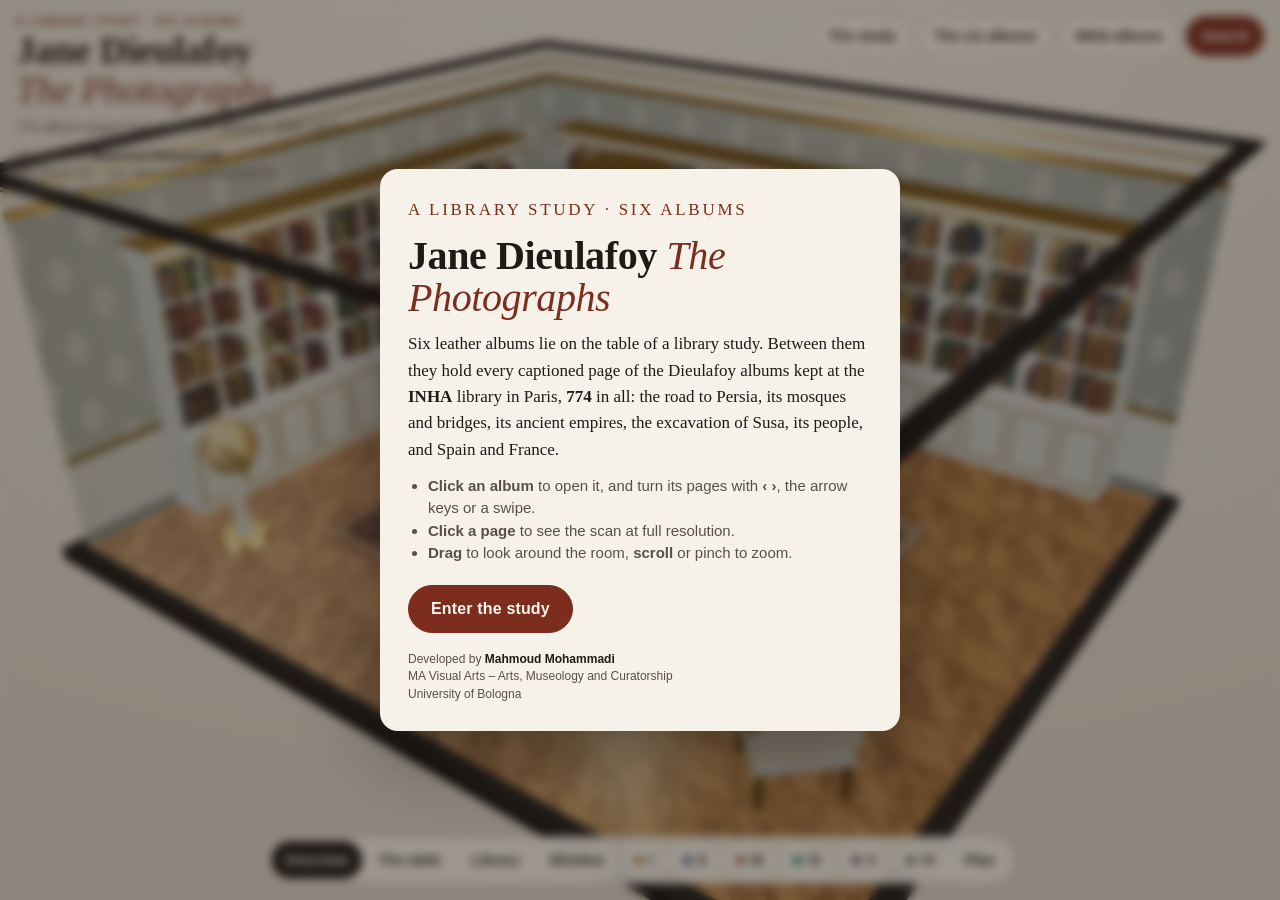
==== commit 23549945: "Turn the museum into a library study with six albums on the table The six rooms become six leather a" ====
--- a/index.html
+++ b/index.html
@@ -3,8 +3,8 @@
 <head>
   <meta charset="utf-8">
   <meta name="viewport" content="width=device-width, initial-scale=1, viewport-fit=cover">
-  <title>Jane Dieulafoy: The Photographs · Micro museum</title>
-  <meta name="description" content="A 3D micro museum: six rooms around a hall, with every captioned page of Jane Dieulafoy's eight photograph albums (INHA, Paris) framed on the walls.">
+  <title>Jane Dieulafoy: The Photographs · A library study</title>
+  <meta name="description" content="A 3D library study with six albums on the table: every captioned page of Jane Dieulafoy's photograph albums (INHA, Paris), to open and leaf through.">
   <meta name="theme-color" content="#e9e4d8">
   <link rel="stylesheet" href="css/museum.css">
   <link rel="icon" href="data:image/svg+xml,%3Csvg xmlns='http://www.w3.org/2000/svg' viewBox='0 0 32 32'%3E%3Crect width='32' height='32' fill='%237c2d1d'/%3E%3Ctext x='16' y='24' font-family='Georgia' font-size='22' fill='%23fff7ee' text-anchor='middle'%3ED%3C/text%3E%3C/svg%3E">
@@ -20,12 +20,12 @@
 </head>
 <body>
   <main id="stage" class="stage">
-    <canvas id="scene" aria-label="Interactive 3D model of the museum. Drag to look around, scroll to zoom, click a frame to stand in front of it." tabindex="0"></canvas>
+    <canvas id="scene" aria-label="Interactive 3D model of a library study with six albums on the table. Drag to look around, scroll to zoom, click an album to open it." tabindex="0"></canvas>
     <div id="pins" class="pins"></div>
   </main>
 
   <header class="masthead">
-    <p class="eyebrow">Micro museum · Six rooms</p>
+    <p class="eyebrow">A library study · Six albums</p>
     <h1>Jane Dieulafoy <em>The Photographs</em></h1>
     <p class="sub">774 album pages from the INHA albums, 1880–1915</p>
     <p class="where" id="where"></p>
@@ -33,13 +33,14 @@
   </header>
 
   <nav id="read-menu" class="read-menu" aria-label="Texts">
-    <button type="button" class="btn" data-read="about">The museum</button>
-    <button type="button" class="btn" data-read="rooms">Rooms</button>
-    <button type="button" class="btn" data-read="albums">Albums</button>
+    <button type="button" class="btn" data-read="about">The study</button>
+    <button type="button" class="btn" data-read="books">The six albums</button>
+    <button type="button" class="btn" data-read="catalogue">INHA albums</button>
     <button type="button" class="btn accent" data-read="search">Search</button>
   </nav>
 
-  <div id="views" class="views" role="toolbar" aria-label="Camera views"></div>
+  <div id="views" class="views" role="toolbar" aria-label="Camera views and albums"></div>
+  <div id="album-bar" class="album-bar" hidden role="toolbar" aria-label="Open album"></div>
 
   <aside id="frame-card" class="frame-card" hidden aria-live="polite"></aside>
   <aside id="reader" class="reader" hidden role="dialog" aria-label="Reading panel"></aside>
@@ -67,24 +68,24 @@
 
   <section id="welcome" class="welcome" aria-labelledby="w-title">
     <div class="welcome-card">
-      <p class="eyebrow">Micro museum · Six rooms</p>
+      <p class="eyebrow">A library study · Six albums</p>
       <h2 id="w-title">Jane Dieulafoy <em>The Photographs</em></h2>
-      <p>Six rooms open off a long hall. Every captioned page of the eight Dieulafoy albums kept at the <strong>INHA</strong> library in Paris, <strong>774</strong> in all, hangs framed on their walls, from the road to Persia and the excavation of Susa to Spain and France.</p>
+      <p>Six leather albums lie on the table of a library study. Between them they hold every captioned page of the Dieulafoy albums kept at the <strong>INHA</strong> library in Paris, <strong>774</strong> in all: the road to Persia, its mosques and bridges, its ancient empires, the excavation of Susa, its people, and Spain and France.</p>
       <ul>
-        <li><b>Drag</b> to look around, <b>scroll</b> or pinch to zoom, <b>right-drag</b> or the arrow keys to move.</li>
-        <li><b>Click the floor</b> to walk there, and <b>a frame</b> to stand in front of it.</li>
-        <li>The buttons below take you to the hall, a room, or above the building.</li>
+        <li><b>Click an album</b> to open it, and turn its pages with <b>‹ ›</b>, the arrow keys or a swipe.</li>
+        <li><b>Click a page</b> to see the scan at full resolution.</li>
+        <li><b>Drag</b> to look around the room, <b>scroll</b> or pinch to zoom.</li>
       </ul>
-      <button type="button" id="enter" class="btn accent big">Enter the museum</button>
+      <button type="button" id="enter" class="btn accent big">Enter the study</button>
       <p class="credit">Developed by <strong>Mahmoud Mohammadi</strong><br>MA Visual Arts – Arts, Museology and Curatorship<br>University of Bologna</p>
     </div>
   </section>
 
-  <div id="loading" class="loading" role="status"><span>Building the rooms…</span></div>
+  <div id="loading" class="loading" role="status"><span>Opening the study…</span></div>
   <div id="fallback" class="fallback" hidden>
-    <p>This page needs WebGL to show the 3D museum, and your browser did not start it. Try a recent version of Chrome, Edge, Firefox or Safari, and check that hardware acceleration is on.</p>
+    <p>This page needs WebGL to show the 3D study, and your browser did not start it. Try a recent version of Chrome, Edge, Firefox or Safari, and check that hardware acceleration is on.</p>
   </div>
-  <noscript><p class="fallback">This page needs JavaScript to show the 3D museum.</p></noscript>
+  <noscript><p class="fallback">This page needs JavaScript to show the 3D study.</p></noscript>
 
   <script src="vendor/openseadragon.min.js"></script>
   <script type="module" src="js/main.js"></script>
--- a/css/museum.css
+++ b/css/museum.css
@@ -1,4 +1,4 @@
-/* Jane Dieulafoy: The Photographs. Interface styles, after the Representing Persia room.
+/* Jane Dieulafoy: The Photographs. Interface styles for the library study, after the Representing Persia room.
    The 3D scene fills the page; everything else floats above it. */
 
 :root {
@@ -266,6 +266,34 @@
 .v-panel .btn { text-decoration: none; color: var(--ink); }
 .v-panel .btn.accent { color: var(--accent-ink); }
 .v-panel .fine { font-size: 12px; color: var(--ink-soft); }
+
+
+/* ---------- the open album ---------- */
+body.book-open .views { display: none; }
+.album-bar {
+  position: fixed; z-index: 6; left: 50%; transform: translateX(-50%);
+  bottom: calc(var(--gutter) + var(--safe-b));
+  display: flex; align-items: center; gap: 6px; padding: 5px;
+  max-width: calc(100vw - 24px);
+  background: rgba(246, 242, 233, 0.94); backdrop-filter: blur(8px);
+  border: 1px solid var(--line); border-top: 3px solid var(--c, var(--accent)); border-radius: 999px;
+}
+.album-bar .turn { width: 48px; font-size: 22px; justify-content: center; display: inline-flex; align-items: center; }
+.album-bar .turn:disabled { opacity: 0.35; cursor: default; }
+.ab-label { display: grid; min-width: 0; padding: 0 10px; text-align: center; }
+.ab-label strong { font: 700 15px/1.2 var(--serif); white-space: nowrap; overflow: hidden; text-overflow: ellipsis; }
+.ab-label em { font: 12px/1.3 var(--sans); font-style: normal; color: var(--ink-soft); }
+.frame-card .pc { padding-top: 10px; margin-top: 10px; border-top: 1px solid var(--line); }
+.frame-card .pc:first-of-type { border-top: 0; margin-top: 0; padding-top: 0; }
+.frame-card h3 { font-size: 18px; }
+.frame-card h3 span { display: inline-block; min-width: 2.2em; margin-right: 6px; color: var(--c); font: 700 13px/1 var(--sans); vertical-align: 2px; }
+.frame-card { bottom: calc(80px + var(--safe-b)); max-height: calc(100vh - 260px); overflow-y: auto; }
+@media (max-width: 760px) {
+  body.book-open .frame-card { display: none; }
+  .album-bar { bottom: calc(10px + var(--safe-b)); }
+  body.book-open .read-menu { display: none; }
+  .ab-label strong { font-size: 13px; }
+}
 
 /* ---------- small screens ---------- */
 @media (max-width: 760px) {
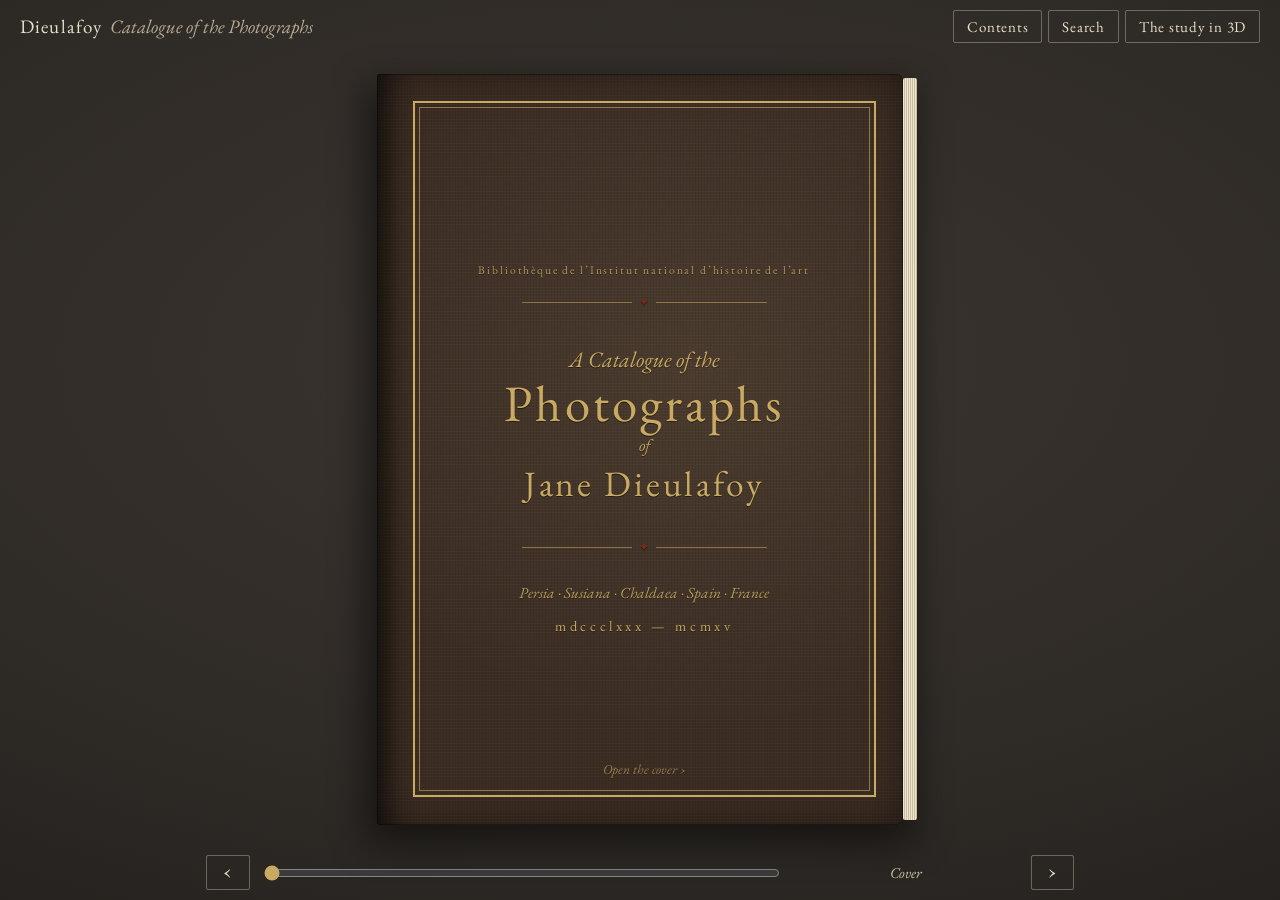
==== commit e8d67dc0: "Make the site a vintage printed catalogue, read page by page The front page is now a catalogue lying" ====
--- a/index.html
+++ b/index.html
@@ -3,47 +3,53 @@
 <head>
   <meta charset="utf-8">
   <meta name="viewport" content="width=device-width, initial-scale=1, viewport-fit=cover">
-  <title>Jane Dieulafoy: The Photographs · A library study</title>
-  <meta name="description" content="A 3D library study with six albums on the table: every captioned page of Jane Dieulafoy's photograph albums (INHA, Paris), to open and leaf through.">
-  <meta name="theme-color" content="#e9e4d8">
-  <link rel="stylesheet" href="css/museum.css">
-  <link rel="icon" href="data:image/svg+xml,%3Csvg xmlns='http://www.w3.org/2000/svg' viewBox='0 0 32 32'%3E%3Crect width='32' height='32' fill='%237c2d1d'/%3E%3Ctext x='16' y='24' font-family='Georgia' font-size='22' fill='%23fff7ee' text-anchor='middle'%3ED%3C/text%3E%3C/svg%3E">
-  <!-- three.js is bundled in vendor/, so the page works on GitHub Pages without any build step. -->
-  <script type="importmap">
-  {
-    "imports": {
-      "three": "./vendor/three.module.js",
-      "three/addons/": "./vendor/addons/"
-    }
-  }
-  </script>
+  <title>Jane Dieulafoy: A Catalogue of the Photographs</title>
+  <meta name="description" content="A catalogue of Jane Dieulafoy's photographs, in the manner of an old printed catalogue: 774 numbered plates from the Dieulafoy albums of the INHA library, Paris, in six chapters.">
+  <meta name="theme-color" content="#2e2a26">
+  <link rel="preconnect" href="https://fonts.googleapis.com">
+  <link rel="preconnect" href="https://fonts.gstatic.com" crossorigin>
+  <link href="https://fonts.googleapis.com/css2?family=EB+Garamond:ital,wght@0,400;0,500;0,600;1,400;1,500&family=IM+Fell+English+SC&family=IM+Fell+English:ital@0;1&display=swap" rel="stylesheet">
+  <link rel="stylesheet" href="css/catalogue.css">
+  <link rel="icon" href="data:image/svg+xml,%3Csvg xmlns='http://www.w3.org/2000/svg' viewBox='0 0 32 32'%3E%3Crect width='32' height='32' fill='%233a2f26'/%3E%3Ctext x='16' y='24' font-family='Georgia' font-size='22' fill='%23e8d9b5' text-anchor='middle'%3ED%3C/text%3E%3C/svg%3E">
 </head>
 <body>
-  <main id="stage" class="stage">
-    <canvas id="scene" aria-label="Interactive 3D model of a library study with six albums on the table. Drag to look around, scroll to zoom, click an album to open it." tabindex="0"></canvas>
-    <div id="pins" class="pins"></div>
+  <header class="top">
+    <a class="top-title" href="#p0"><span class="sc">Dieulafoy</span> <em>Catalogue of the Photographs</em></a>
+    <nav class="top-nav" aria-label="Catalogue">
+      <button type="button" class="tbtn" data-go="contents">Contents</button>
+      <button type="button" class="tbtn" data-act="search">Search</button>
+      <a class="tbtn" href="study.html">The study in 3D</a>
+    </nav>
+  </header>
+
+  <main class="desk" id="desk">
+    <div class="book" id="book" aria-live="polite">
+      <div class="edge edge-l" aria-hidden="true"></div>
+      <div class="edge edge-r" aria-hidden="true"></div>
+      <div class="slot slot-l" id="slot-l"></div>
+      <div class="slot slot-r" id="slot-r"></div>
+      <div class="ribbon" aria-hidden="true"></div>
+      <button type="button" class="turn-zone tz-prev" data-act="prev" aria-label="Previous page"></button>
+      <button type="button" class="turn-zone tz-next" data-act="next" aria-label="Next page"></button>
+    </div>
   </main>
 
-  <header class="masthead">
-    <p class="eyebrow">A library study · Six albums</p>
-    <h1>Jane Dieulafoy <em>The Photographs</em></h1>
-    <p class="sub">774 album pages from the INHA albums, 1880–1915</p>
-    <p class="where" id="where"></p>
-    <p class="credit">Developed by <strong>Mahmoud Mohammadi</strong><br>MA Visual Arts – Arts, Museology and Curatorship<br>University of Bologna</p>
-  </header>
+  <footer class="bar" role="toolbar" aria-label="Pages">
+    <button type="button" class="tbtn arrow" data-act="prev" aria-label="Previous page">‹</button>
+    <label class="scrub"><span class="sr">Go to page</span><input type="range" id="scrub" min="0" value="0"></label>
+    <span class="folio" id="folio"></span>
+    <button type="button" class="tbtn arrow" data-act="next" aria-label="Next page">›</button>
+  </footer>
 
-  <nav id="read-menu" class="read-menu" aria-label="Texts">
-    <button type="button" class="btn" data-read="about">The study</button>
-    <button type="button" class="btn" data-read="books">The six albums</button>
-    <button type="button" class="btn" data-read="catalogue">INHA albums</button>
-    <button type="button" class="btn accent" data-read="search">Search</button>
-  </nav>
-
-  <div id="views" class="views" role="toolbar" aria-label="Camera views and albums"></div>
-  <div id="album-bar" class="album-bar" hidden role="toolbar" aria-label="Open album"></div>
-
-  <aside id="frame-card" class="frame-card" hidden aria-live="polite"></aside>
-  <aside id="reader" class="reader" hidden role="dialog" aria-label="Reading panel"></aside>
+  <div class="sheet" id="search" hidden role="dialog" aria-label="Search the catalogue">
+    <div class="sheet-card">
+      <button type="button" class="sheet-close" data-act="close-search" aria-label="Close">✕</button>
+      <p class="kicker">Search the catalogue</p>
+      <label><span class="sr">Search captions</span><input type="search" id="q" placeholder="Ispahan, pont, derviche, frise, Salamanque…" autocomplete="off"></label>
+      <p class="hits" id="hits"></p>
+      <ol class="results" id="results"></ol>
+    </div>
+  </div>
 
   <div class="viewer" id="viewer" hidden role="dialog" aria-modal="true" aria-labelledby="v-title">
     <div class="v-stage">
@@ -53,41 +59,20 @@
         <button type="button" data-v="zoomout" aria-label="Zoom out">&minus;</button>
         <button type="button" data-v="home" aria-label="Fit to screen">&#9634;</button>
       </div>
-      <button type="button" class="v-nav v-prev" data-v="prev" aria-label="Previous">&larr;</button>
-      <button type="button" class="v-nav v-next" data-v="next" aria-label="Next">&rarr;</button>
+      <button type="button" class="v-nav v-prev" data-v="prev" aria-label="Previous plate">&larr;</button>
+      <button type="button" class="v-nav v-next" data-v="next" aria-label="Next plate">&rarr;</button>
     </div>
     <aside class="v-panel">
-      <button type="button" class="reader-close v-close" data-v="close" aria-label="Close">✕</button>
-      <p class="kicker" id="v-room"></p>
+      <button type="button" class="sheet-close" data-v="close" aria-label="Close">✕</button>
+      <p class="kicker" id="v-no"></p>
       <h2 id="v-title"></h2>
       <dl class="v-meta" id="v-meta"></dl>
-      <div class="card-actions" id="v-actions"></div>
-      <p class="fine" id="v-count"></p>
+      <div class="v-actions" id="v-actions"></div>
     </aside>
   </div>
 
-  <section id="welcome" class="welcome" aria-labelledby="w-title">
-    <div class="welcome-card">
-      <p class="eyebrow">A library study · Six albums</p>
-      <h2 id="w-title">Jane Dieulafoy <em>The Photographs</em></h2>
-      <p>Six leather albums lie on the table of a library study. Between them they hold every captioned page of the Dieulafoy albums kept at the <strong>INHA</strong> library in Paris, <strong>774</strong> in all: the road to Persia, its mosques and bridges, its ancient empires, the excavation of Susa, its people, and Spain and France.</p>
-      <ul>
-        <li><b>Click an album</b> to open it, and turn its pages with <b>‹ ›</b>, the arrow keys or a swipe.</li>
-        <li><b>Click a page</b> to see the scan at full resolution.</li>
-        <li><b>Drag</b> to look around the room, <b>scroll</b> or pinch to zoom.</li>
-      </ul>
-      <button type="button" id="enter" class="btn accent big">Enter the study</button>
-      <p class="credit">Developed by <strong>Mahmoud Mohammadi</strong><br>MA Visual Arts – Arts, Museology and Curatorship<br>University of Bologna</p>
-    </div>
-  </section>
-
-  <div id="loading" class="loading" role="status"><span>Opening the study…</span></div>
-  <div id="fallback" class="fallback" hidden>
-    <p>This page needs WebGL to show the 3D study, and your browser did not start it. Try a recent version of Chrome, Edge, Firefox or Safari, and check that hardware acceleration is on.</p>
-  </div>
-  <noscript><p class="fallback">This page needs JavaScript to show the 3D study.</p></noscript>
-
+  <noscript><p class="noscript">This catalogue needs JavaScript to turn its pages.</p></noscript>
   <script src="vendor/openseadragon.min.js"></script>
-  <script type="module" src="js/main.js"></script>
+  <script type="module" src="js/catalogue.js"></script>
 </body>
 </html>
--- a/css/catalogue.css
+++ b/css/catalogue.css
@@ -0,0 +1,368 @@
+/* Jane Dieulafoy: A Catalogue of the Photographs. A printed catalogue on a desk, in plain
+   colours: cream paper, black ink, one muted red, and brown cloth with gilt for the covers. */
+
+:root {
+  --paper: #f3ecdc;
+  --paper-2: #ece2cc;
+  --ink: #241f1a;
+  --ink-soft: #62574a;
+  --red: #7a2a1d;
+  --gilt: #c9aa62;
+  --cloth: #3b2c22;
+  --desk: #2e2a26;
+  --line: rgba(36, 31, 26, 0.28);
+  --serif: 'EB Garamond', Garamond, Georgia, serif;
+  --fell: 'IM Fell English', 'EB Garamond', Georgia, serif;
+  --fell-sc: 'IM Fell English SC', 'EB Garamond', Georgia, serif;
+  --grain: url("data:image/svg+xml;utf8,<svg xmlns='http://www.w3.org/2000/svg' width='220' height='220'><filter id='n'><feTurbulence type='fractalNoise' baseFrequency='.85' numOctaves='3' stitchTiles='stitch'/><feColorMatrix values='0 0 0 0 .35  0 0 0 0 .27  0 0 0 0 .16  0 0 0 .09 0'/></filter><rect width='100%' height='100%' filter='url(%23n)'/></svg>");
+}
+
+* { box-sizing: border-box; }
+html, body { height: 100%; margin: 0; }
+body {
+  display: flex; flex-direction: column;
+  background: radial-gradient(120% 90% at 50% 40%, #3a3530 0%, var(--desk) 55%, #1f1c19 100%);
+  color: var(--ink);
+  font-family: var(--serif);
+  overflow: hidden;
+  -webkit-font-smoothing: antialiased;
+}
+button { font: inherit; color: inherit; }
+a { color: inherit; }
+[hidden] { display: none !important; }
+.sr { position: absolute; width: 1px; height: 1px; overflow: hidden; clip: rect(0 0 0 0); }
+.sc { font-family: var(--fell-sc); letter-spacing: 0.06em; }
+
+/* ---------- top and bottom bars ---------- */
+.top, .bar {
+  display: flex; align-items: center; gap: 12px;
+  padding: 10px 20px; color: #e9dfc8; flex: none;
+}
+.top { justify-content: space-between; }
+.top-title { text-decoration: none; font-size: 19px; white-space: nowrap; overflow: hidden; text-overflow: ellipsis; }
+.top-title em { color: #b9ab92; margin-left: 4px; }
+.top-nav { display: flex; gap: 6px; flex: none; }
+.tbtn {
+  appearance: none; cursor: pointer; text-decoration: none;
+  padding: 6px 13px; border: 1px solid rgba(233, 223, 200, 0.35); border-radius: 2px;
+  background: transparent; font-family: var(--fell-sc); font-size: 15px; letter-spacing: 0.05em; color: #e9dfc8;
+  transition: background 0.2s, border-color 0.2s;
+}
+.tbtn:hover { background: rgba(233, 223, 200, 0.1); border-color: rgba(233, 223, 200, 0.7); }
+.tbtn:focus-visible, .plate:focus-visible { outline: 2px solid var(--gilt); outline-offset: 2px; }
+.bar { justify-content: center; padding-bottom: max(10px, env(safe-area-inset-bottom)); }
+.arrow { font-size: 22px; line-height: 1; padding: 4px 16px 7px; font-family: var(--serif); }
+.scrub { flex: 1; max-width: 520px; display: flex; }
+.scrub input { width: 100%; accent-color: var(--gilt); }
+.folio { min-width: 15em; font-size: 15px; font-style: italic; color: #cfc3aa; text-align: center; white-space: nowrap; overflow: hidden; text-overflow: ellipsis; }
+
+/* ---------- the book on the desk ---------- */
+.desk { flex: 1; min-height: 0; display: grid; place-items: center; perspective: 2800px; }
+.book {
+  position: relative;
+  width: calc(var(--pw) * 2); height: var(--ph);
+  transform-style: preserve-3d;
+  transition: transform 0.7s cubic-bezier(.3, .1, .2, 1), opacity 0.35s;
+  opacity: 0;
+}
+.book.ready { opacity: 1; }
+.book.single { width: var(--pw); }
+.book.closed { transform: translateX(calc(var(--pw) * -0.5)); }
+.book.at-end { transform: translateX(calc(var(--pw) * 0.5)); }
+.book::before { /* the shadow the book casts on the desk */
+  content: ''; position: absolute; inset: 1.5% -1% -2.5% -1%;
+  background: rgba(0, 0, 0, 0.5); filter: blur(18px); z-index: -1; border-radius: 4px;
+  transform: translateZ(-1px);
+}
+.book.closed::before { left: 49%; }
+.book.at-end::before { right: 49%; }
+.slot { position: absolute; top: 0; width: var(--pw); height: var(--ph); transition: opacity 0.18s; }
+.slot-l { left: 0; }
+.slot-r { left: var(--pw); }
+.single .slot-l { display: none; }
+.single .slot-r { left: 0; }
+.book.jump .slot { opacity: 0; }
+
+/* page edges: the thickness of the pages read and still to read */
+.edge {
+  position: absolute; top: 0.6%; height: 98.8%; z-index: 0;
+  background: repeating-linear-gradient(to right, #efe6d2 0 1px, #c9bc9e 1px 2px);
+  border-radius: 2px;
+}
+.edge-l { right: 100%; width: var(--el, 0px); }
+.edge-r { left: 100%; width: var(--er, 0px); }
+.book.closed .edge-l, .book.at-end .edge-r { display: none; }
+.book.closed .edge-r { background: repeating-linear-gradient(to right, #efe6d2 0 1px, #c9bc9e 1px 2px); }
+
+/* the silk ribbon */
+.ribbon {
+  position: absolute; z-index: 6; pointer-events: none;
+  left: calc(var(--pw) + 0.9em); top: -0.25em;
+  width: 0.62em; height: calc(var(--ph) + 2.4em);
+  background: linear-gradient(90deg, #5e1e14, var(--red) 45%, #8d3a2a 60%, #5e1e14);
+  clip-path: polygon(0 0, 100% 0, 100% 100%, 50% 96.5%, 0 100%);
+  transform-origin: top center;
+  box-shadow: 0 0 4px rgba(0, 0, 0, 0.3);
+}
+.single .ribbon { left: 0.9em; }
+.book.closed .ribbon, .book.at-end .ribbon { display: none; }
+.book.turning .ribbon { animation: sway 0.9s ease-in-out; }
+@keyframes sway { 0%, 100% { transform: rotate(0); } 35% { transform: rotate(-2.2deg); } 70% { transform: rotate(1.2deg); } }
+
+/* ---------- pages ---------- */
+.page {
+  position: absolute; inset: 0; overflow: hidden;
+  display: flex; flex-direction: column;
+  padding: 2.3em 2.5em 1.9em;
+  background-color: var(--paper);
+  background-image: var(--grain);
+  font-size: 1em; line-height: 1.42;
+}
+.page.verso { background-image: linear-gradient(to left, rgba(70, 50, 25, 0.22), rgba(70, 50, 25, 0.05) 4%, transparent 9%), linear-gradient(to right, rgba(70, 50, 25, 0.06), transparent 3%), var(--grain); border-radius: 3px 0 0 3px; }
+.page.recto { background-image: linear-gradient(to right, rgba(70, 50, 25, 0.22), rgba(70, 50, 25, 0.05) 4%, transparent 9%), linear-gradient(to left, rgba(70, 50, 25, 0.06), transparent 3%), var(--grain); border-radius: 0 3px 3px 0; }
+.single .page.verso { background-image: linear-gradient(to right, rgba(70, 50, 25, 0.16), transparent 6%), var(--grain); }
+.rh {
+  flex: none; text-align: center; font-size: 0.66em; letter-spacing: 0.14em; color: var(--ink-soft);
+  padding-bottom: 0.45em; margin-bottom: 1.1em; border-bottom: 1px solid var(--line);
+}
+.pg-body { flex: 1; min-height: 0; display: flex; flex-direction: column; }
+.fo { flex: none; margin-top: 0.9em; font-size: 0.72em; color: var(--ink-soft); font-variant-numeric: oldstyle-nums; }
+.verso .fo { text-align: left; }
+.recto .fo { text-align: right; }
+
+/* corner curl when the pointer is on the turning edge */
+.page::before {
+  content: ''; position: absolute; bottom: 0; width: 0; height: 0; z-index: 3; pointer-events: none;
+  transition: width 0.25s ease, height 0.25s ease;
+}
+.recto::before { right: 0; background: linear-gradient(315deg, transparent 49%, #d7ccb3 50%, #f6efdf 72%, #fffaf0 100%); box-shadow: -3px -3px 6px rgba(0, 0, 0, 0.12); }
+.verso::before { left: 0; background: linear-gradient(45deg, transparent 49%, #d7ccb3 50%, #f6efdf 72%, #fffaf0 100%); box-shadow: 3px -3px 6px rgba(0, 0, 0, 0.12); }
+.book:not(.turning):has(.tz-next:hover) .slot-r .page.recto::before,
+.book:not(.turning):has(.tz-prev:hover) .slot-l .page.verso::before { width: 3.2em; height: 3.2em; }
+.turn-zone {
+  position: absolute; top: 0; height: 100%; width: 8%; z-index: 4;
+  appearance: none; border: 0; padding: 0; background: transparent; cursor: pointer;
+}
+.tz-prev { left: 0; }
+.tz-next { right: 0; }
+.single .turn-zone { width: 14%; }
+
+/* ---------- the turning leaf ---------- */
+.leaf {
+  position: absolute; top: 0; z-index: 5; width: var(--pw); height: var(--ph);
+  transform-style: preserve-3d;
+  transition: transform 0.9s cubic-bezier(.42, .06, .26, 1);
+}
+.leaf.fwd { left: var(--pw); transform-origin: left center; }
+.leaf.fwd.go { transform: rotateY(-180deg); }
+.leaf.back { left: 0; transform-origin: right center; }
+.leaf.back.go { transform: rotateY(180deg); }
+.leaf.single-leaf { left: 0; transform-origin: left center; }
+.leaf.single-leaf.fwd.go { transform: rotateY(-180deg); }
+.leaf.single-leaf.back { transform: rotateY(-180deg); transition: none; }
+.leaf.single-leaf.back.go { transform: rotateY(0); transition: transform 0.9s cubic-bezier(.42, .06, .26, 1); }
+.face { position: absolute; inset: 0; backface-visibility: hidden; -webkit-backface-visibility: hidden; }
+.face.rear { transform: rotateY(180deg); }
+.face::after { /* light falling across the bending leaf */
+  content: ''; position: absolute; inset: 0; pointer-events: none; opacity: 0;
+  background: linear-gradient(to right, rgba(0, 0, 0, 0.28), rgba(0, 0, 0, 0) 55%, rgba(255, 255, 255, 0.18));
+}
+.face.rear::after { background: linear-gradient(to left, rgba(0, 0, 0, 0.28), rgba(0, 0, 0, 0) 55%, rgba(255, 255, 255, 0.18)); }
+.leaf.go .face::after { animation: shade 0.9s ease-in-out; }
+@keyframes shade { 0% { opacity: 0; } 50% { opacity: 1; } 100% { opacity: 0; } }
+.book.turning .slot-l::after, .book.turning .slot-r::after { /* the shadow of the leaf on the page below */
+  content: ''; position: absolute; inset: 0; pointer-events: none;
+  background: rgba(40, 25, 10, 0.18); animation: under 0.9s ease-in-out forwards;
+}
+@keyframes under { 0% { opacity: 0; } 50% { opacity: 1; } 100% { opacity: 0; } }
+
+/* ---------- covers and endpapers ---------- */
+.cover {
+  padding: 0; border-radius: 2px 6px 6px 2px;
+  background-color: var(--cloth);
+  background-image:
+    linear-gradient(to right, rgba(0, 0, 0, 0.45), rgba(0, 0, 0, 0.1) 4%, transparent 7%),
+    repeating-linear-gradient(0deg, rgba(255, 255, 255, 0.025) 0 1px, transparent 1px 3px),
+    repeating-linear-gradient(90deg, rgba(0, 0, 0, 0.06) 0 1px, transparent 1px 3px),
+    radial-gradient(120% 80% at 60% 40%, rgba(255, 230, 190, 0.08), transparent 60%);
+  box-shadow: inset 0 0 0 1px rgba(0, 0, 0, 0.4), inset 0 0 2.5em rgba(0, 0, 0, 0.45);
+  color: var(--gilt);
+  cursor: pointer;
+}
+.cover.back { border-radius: 6px 2px 2px 6px; background-image: linear-gradient(to left, rgba(0, 0, 0, 0.45), rgba(0, 0, 0, 0.1) 4%, transparent 7%), repeating-linear-gradient(0deg, rgba(255, 255, 255, 0.025) 0 1px, transparent 1px 3px), repeating-linear-gradient(90deg, rgba(0, 0, 0, 0.06) 0 1px, transparent 1px 3px); cursor: default; }
+.cv-frame {
+  position: absolute; inset: 1.6em 1.6em 1.6em 2.1em;
+  border: 2px solid var(--gilt); outline: 1px solid rgba(201, 170, 98, 0.6); outline-offset: -0.45em;
+  display: flex; flex-direction: column; align-items: center; justify-content: center; text-align: center; padding: 1.5em;
+  text-shadow: 0 1px 0 rgba(0, 0, 0, 0.5);
+}
+.back .cv-frame { inset: 1.6em 2.1em 1.6em 1.6em; }
+.cv-top { font-size: 0.68em; letter-spacing: 0.16em; margin: 0 0 0.6em; opacity: 0.85; }
+.cv-a { font-family: var(--fell); font-style: italic; font-size: 1.3em; margin: 1em 0 0; }
+.cv-title { font-family: var(--fell-sc); font-weight: 400; font-size: 3em; letter-spacing: 0.06em; margin: 0.05em 0; line-height: 1; }
+.cv-of { font-family: var(--fell); font-style: italic; margin: 0.1em 0; }
+.cv-name { font-family: var(--fell-sc); font-size: 2.1em; letter-spacing: 0.08em; margin: 0 0 0.6em; }
+.cv-sub { font-family: var(--fell); font-style: italic; font-size: 0.9em; margin: 1em 0 0.3em; opacity: 0.9; }
+.cv-dates { font-size: 0.85em; letter-spacing: 0.25em; margin: 0.4em 0 0; }
+.cv-hint { position: absolute; bottom: 1.2em; font-family: var(--fell); font-style: italic; font-size: 0.8em; opacity: 0.65; margin: 0; animation: breathe 2.6s ease-in-out infinite; }
+@keyframes breathe { 50% { opacity: 0.25; } }
+.cv-orn { font-size: 2.4em; margin: 0; opacity: 0.8; }
+.cover .rule i { background: var(--gilt); }
+.endpaper { /* marbled paper: veins of blue-grey and ochre on cream */
+  background-color: #d9cdb4;
+  background-image:
+    url("data:image/svg+xml;utf8,<svg xmlns='http://www.w3.org/2000/svg' width='520' height='520'><filter id='m' x='0' y='0' width='100%' height='100%'><feTurbulence type='turbulence' baseFrequency='0.006 0.022' numOctaves='5' seed='11' stitchTiles='stitch'/><feColorMatrix values='0 0 0 -1.3 1.02  0 0 0 -1.5 0.98  0 0 0 -1.9 0.95  0 0 0 0 1'/><feComponentTransfer><feFuncR type='table' tableValues='.24 .42 .62 .86 .93'/><feFuncG type='table' tableValues='.30 .46 .58 .80 .89'/><feFuncB type='table' tableValues='.38 .52 .50 .68 .80'/></feComponentTransfer></filter><rect width='100%' height='100%' filter='url(%23m)'/></svg>"),
+    var(--grain);
+  background-size: cover, auto;
+  box-shadow: inset 0 0 3em rgba(60, 40, 20, 0.3);
+}
+
+/* ---------- type ---------- */
+.rule { display: flex; align-items: center; justify-content: center; gap: 0.6em; margin: 0.7em auto 1em; width: 60%; font-size: 0.7em; color: var(--red); }
+.rule i { flex: 1; height: 1px; background: var(--ink); opacity: 0.55; }
+.orn { display: block; text-align: center; color: var(--red); font-size: 1.3em; margin: 0.8em 0; }
+.h-sec { font-family: var(--fell-sc); font-weight: 400; font-size: 1.7em; letter-spacing: 0.08em; text-align: center; margin: 0.3em 0 0; }
+.h-sub { font-family: var(--fell-sc); font-weight: 400; font-size: 1.02em; letter-spacing: 0.06em; margin: 1em 0 0.3em; }
+.text p, .chapter p:not(.ch-no):not(.ch-sub):not(.ch-range) { font-size: 0.93em; text-align: justify; hyphens: auto; margin: 0 0 0.7em; text-indent: 1.4em; }
+.text p.dropcap, .chapter p.dropcap { text-indent: 0; }
+.dropcap::first-letter { float: left; font-family: var(--fell); font-size: 3.35em; line-height: 0.78; padding: 0.07em 0.04em 0 0; margin-right: 0.02em; color: var(--red); }
+
+.titlepage { align-items: center; justify-content: center; text-align: center; padding: 3em; }
+.tp-a { font-size: 1em; letter-spacing: 0.18em; margin: 0; }
+.tp-title { font-family: var(--fell-sc); font-weight: 400; font-size: 2.7em; letter-spacing: 0.05em; margin: 0.1em 0; line-height: 1; }
+.tp-of { font-family: var(--fell); font-style: italic; margin: 0.15em 0; }
+.tp-name { font-family: var(--fell-sc); font-size: 1.9em; letter-spacing: 0.07em; margin: 0; color: var(--red); }
+.tp-dates { font-style: italic; margin: 0.2em 0 0.4em; }
+.tp-desc { font-size: 0.9em; max-width: 21em; margin: 0.4em auto; font-style: italic; color: var(--ink-soft); }
+.tp-imp { letter-spacing: 0.2em; font-size: 0.85em; margin: 1.5em 0 0; }
+.tp-year { margin: 0.1em 0 0; font-size: 0.85em; letter-spacing: 0.2em; }
+.imprint { justify-content: flex-end; }
+.im-body { font-size: 0.74em; color: var(--ink-soft); text-align: center; padding: 0 1.5em 1.5em; }
+.im-body p { margin: 0 0 0.9em; }
+.im-credit { color: var(--ink); }
+.im-small { font-style: italic; }
+
+/* contents */
+.toc { list-style: none; margin: 0.4em 0 0; padding: 0; }
+.toc li { margin: 0 0 0.62em; }
+.toc a { display: flex; align-items: baseline; gap: 0.4em; text-decoration: none; cursor: pointer; }
+.toc a:hover span { color: var(--red); }
+.toc span { font-size: 0.98em; }
+.toc em { font-style: normal; font-family: var(--fell-sc); color: var(--red); display: inline-block; min-width: 2em; }
+.toc small { display: block; font-size: 0.74em; font-style: italic; color: var(--ink-soft); padding-left: 2.7em; }
+.toc i { flex: 1; border-bottom: 1px dotted var(--ink); opacity: 0.5; transform: translateY(-0.3em); min-width: 1em; }
+.toc b { font-weight: 500; font-variant-numeric: oldstyle-nums; }
+.toc-ch a { align-items: flex-end; }
+
+/* chapter openers */
+.chapter .pg-body { justify-content: center; }
+.ch-no { text-align: center; color: var(--red); letter-spacing: 0.24em; font-size: 0.95em; margin: 0; }
+.ch-title { font-family: var(--fell); font-weight: 400; font-size: 2.15em; line-height: 1.05; text-align: center; margin: 0.25em 0 0.1em; }
+.ch-sub { text-align: center; font-style: italic; color: var(--ink-soft); margin: 0; }
+.ch-range { text-align: center; letter-spacing: 0.16em; font-size: 0.78em; color: var(--ink-soft); margin: 0.8em 0 0; }
+
+/* plates */
+.plates .pg-body { gap: 1em; }
+.plate { flex: 1; min-height: 0; margin: 0; display: flex; flex-direction: column; cursor: zoom-in; border-radius: 2px; }
+.pl-frame { flex: 1; min-height: 0; display: flex; align-items: center; justify-content: center; padding: 0.15em 0; }
+.pl-frame img {
+  max-width: 100%; max-height: 100%; display: block;
+  border: 1px solid #2b2620; padding: 0.28em; background: #fbf7ec;
+  box-shadow: 0 0.12em 0.35em rgba(60, 40, 20, 0.2);
+  transition: transform 0.35s cubic-bezier(.2, .7, .2, 1), box-shadow 0.35s;
+  opacity: 0; animation: develop 0.9s ease-out 0.05s forwards;
+}
+@keyframes develop { from { opacity: 0; filter: sepia(0.6) brightness(1.15); } to { opacity: 1; filter: none; } }
+.plate:hover .pl-frame img { transform: translateY(-0.12em) scale(1.012); box-shadow: 0 0.5em 1em rgba(60, 40, 20, 0.28); }
+.plate figcaption {
+  flex: none; font-size: 0.74em; line-height: 1.32; margin-top: 0.45em; text-align: center;
+  display: -webkit-box; -webkit-line-clamp: 3; -webkit-box-orient: vertical; overflow: hidden;
+}
+.pl-no { font-weight: 600; font-variant-numeric: lining-nums; margin-right: 0.2em; }
+.pl-src { display: block; font-size: 0.9em; font-style: italic; color: var(--ink-soft); }
+.plate.flash { animation: flash 1.6s ease-out; }
+@keyframes flash { 0%, 30% { box-shadow: 0 0 0 0.25em rgba(201, 170, 98, 0.7); background: rgba(201, 170, 98, 0.15); } 100% { box-shadow: 0 0 0 0.25em rgba(201, 170, 98, 0); background: transparent; } }
+
+/* concordance */
+.cc-intro { text-align: center; font-style: italic; font-size: 0.85em; color: var(--ink-soft); margin: 0 0 0.8em; }
+.cc { margin: 0; font-size: 0.86em; }
+.cc dt { margin-top: 0.75em; }
+.cc dt .sc { font-size: 1.1em; }
+.cc dt small { color: var(--ink-soft); font-style: italic; }
+.cc dd { margin: 0.15em 0 0; text-align: justify; hyphens: auto; line-height: 1.35; }
+.colo-credit { text-align: center; text-indent: 0 !important; }
+
+/* ---------- search sheet ---------- */
+.sheet { position: fixed; inset: 0; z-index: 30; display: grid; place-items: start center; padding: 6vh 16px 16px; background: rgba(20, 16, 12, 0.55); backdrop-filter: blur(3px); }
+.sheet-card {
+  position: relative; width: min(640px, 100%); max-height: 84vh; display: flex; flex-direction: column;
+  padding: 26px 26px 18px; background-color: var(--paper); background-image: var(--grain);
+  box-shadow: 0 30px 80px rgba(0, 0, 0, 0.5); border-radius: 3px;
+}
+.kicker { margin: 0 0 8px; font-family: var(--fell-sc); letter-spacing: 0.14em; color: var(--red); font-size: 15px; }
+.sheet-card input {
+  width: 100%; padding: 10px 14px; font: 19px var(--serif); color: var(--ink);
+  border: 1px solid var(--line); background: #fffaf0; border-radius: 2px;
+}
+.sheet-card input:focus { outline: 2px solid var(--gilt); }
+.hits { font-style: italic; color: var(--ink-soft); margin: 10px 0 6px; }
+.results { list-style: none; padding: 0; margin: 0; overflow-y: auto; }
+.results button {
+  display: flex; gap: 12px; align-items: center; width: 100%; text-align: left; cursor: pointer;
+  border: 0; border-top: 1px solid var(--line); background: transparent; padding: 8px 4px; font-size: 16px; line-height: 1.3;
+}
+.results button:hover { background: var(--paper-2); }
+.results img { width: 64px; height: 48px; object-fit: contain; flex: none; background: var(--paper-2); }
+.results small { display: block; font-style: italic; color: var(--ink-soft); font-size: 14px; }
+.results .more { padding: 8px 4px; font-style: italic; color: var(--ink-soft); }
+.sheet-close {
+  position: absolute; top: 10px; right: 10px; width: 36px; height: 36px; border-radius: 50%;
+  appearance: none; border: 0; background: transparent; cursor: pointer; font-size: 17px; color: var(--ink);
+}
+.sheet-close:hover { background: rgba(36, 31, 26, 0.08); }
+
+/* ---------- viewer ---------- */
+.viewer { position: fixed; inset: 0; z-index: 40; display: grid; grid-template-columns: 1fr minmax(300px, 380px); grid-template-rows: 100%; background: #14110e; }
+.v-stage { position: relative; min-height: 0; height: 100%; }
+.v-osd { width: 100%; height: 100%; }
+.v-tools { position: absolute; left: 16px; bottom: 16px; display: flex; gap: 6px; }
+.v-tools button, .v-nav {
+  width: 42px; height: 42px; border-radius: 50%; cursor: pointer; font-size: 18px; line-height: 1;
+  border: 1px solid rgba(233, 223, 200, 0.3); background: rgba(20, 17, 14, 0.75); color: #e9dfc8;
+}
+.v-tools button:hover, .v-nav:hover:not(:disabled) { background: #e9dfc8; color: #14110e; }
+.v-nav { position: absolute; top: 50%; margin-top: -21px; }
+.v-nav:disabled { opacity: 0.25; cursor: default; }
+.v-prev { left: 16px; } .v-next { right: 16px; }
+.v-panel { position: relative; overflow-y: auto; padding: 54px 26px 26px; background-color: var(--paper); background-image: var(--grain); }
+.v-panel h2 { margin: 0 0 16px; font-family: var(--fell); font-weight: 400; font-size: 28px; line-height: 1.12; }
+.v-meta { margin: 0 0 18px; font-size: 16px; }
+.v-meta > div { padding: 8px 0; border-top: 1px solid var(--line); }
+.v-meta dt { font-family: var(--fell-sc); letter-spacing: 0.1em; font-size: 13px; color: var(--ink-soft); }
+.v-meta dd { margin: 0; }
+.v-meta ol { margin: 4px 0 0; padding-left: 20px; }
+.v-actions { display: flex; flex-wrap: wrap; gap: 8px; }
+.vbtn { padding: 8px 14px; border: 1px solid var(--ink); text-decoration: none; font-family: var(--fell-sc); letter-spacing: 0.05em; border-radius: 2px; }
+.vbtn.solid { background: var(--ink); color: var(--paper); }
+.vbtn:hover { background: var(--red); border-color: var(--red); color: var(--paper); }
+.noscript { color: #e9dfc8; text-align: center; padding: 40px; }
+
+/* ---------- small screens ---------- */
+@media (max-width: 700px) {
+  .top { padding: 8px 10px; gap: 8px; }
+  .top-title em { display: none; }
+  .top-title { font-size: 17px; }
+  .tbtn { padding: 5px 9px; font-size: 13px; }
+  .top-nav a.tbtn { display: none; }
+  .bar { padding: 6px 8px; gap: 6px; }
+  .folio { min-width: 0; flex: 0 1 auto; font-size: 13px; }
+  .scrub { display: none; }
+  .viewer { grid-template-columns: 1fr; grid-template-rows: 55vh 1fr; }
+  .v-panel { padding: 18px 16px 24px; }
+  .v-panel .sheet-close { position: fixed; top: 10px; right: 10px; z-index: 2; background: var(--paper); }
+}
+@media (prefers-reduced-motion: reduce) {
+  .book, .leaf, .slot { transition: none !important; }
+  .pl-frame img { animation: none; opacity: 1; }
+  .cv-hint { animation: none; }
+}
